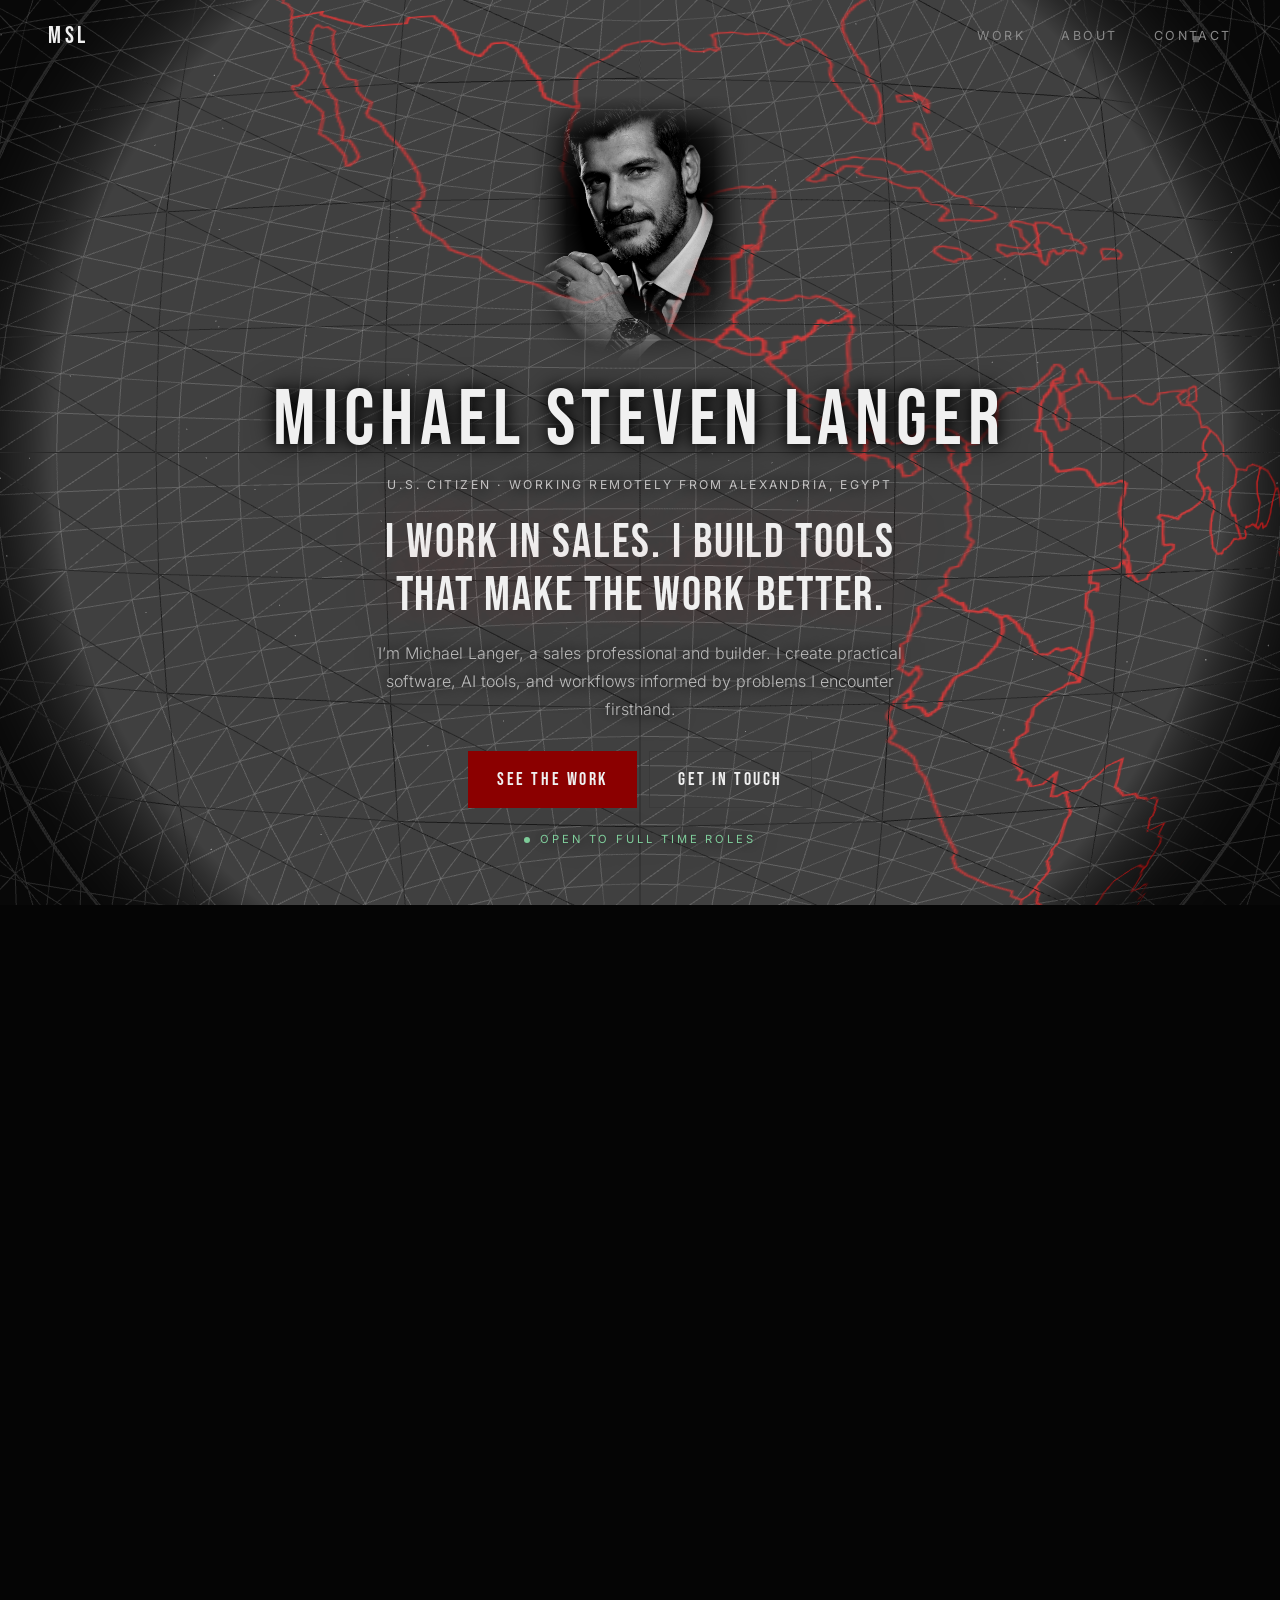
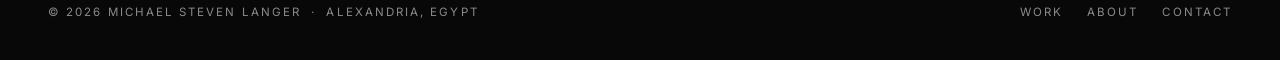
==== index.html @ b1bfa5a9 "Restructure site into pages, extract assets, and rewrite copy Split the single index.html into /, /w" ====
<!DOCTYPE html>
<html lang="en">
<head>
  <meta charset="UTF-8" />
  <meta http-equiv="Content-Security-Policy" content="default-src 'self'; script-src 'self'; style-src 'self'; img-src 'self'; font-src 'self'; connect-src 'self'; object-src 'none'; base-uri 'self'; form-action 'none'" />
  <meta name="viewport" content="width=device-width, initial-scale=1.0" />
  <title>Michael Steven Langer | Sales Professional and Builder</title>
  <meta name="description" content="I work in sales. I build tools that make the work better. Software, AI tools, and workflows built from problems I run into on the job. U.S. citizen, working remotely from Alexandria, Egypt." />
  <link rel="canonical" href="https://mikeslanger.com/" />
  <meta property="og:site_name" content="Michael Steven Langer" />
  <meta property="og:title" content="Michael Steven Langer | Sales Professional and Builder" />
  <meta property="og:description" content="I work in sales. I build tools that make the work better. Software, AI tools, and workflows built from problems I run into on the job. U.S. citizen, working remotely from Alexandria, Egypt." />
  <meta property="og:image" content="https://mikeslanger.com/assets/images/og.jpg" />
  <meta property="og:image:width" content="1200" />
  <meta property="og:image:height" content="630" />
  <meta property="og:image:alt" content="Michael Steven Langer. I work in sales. I build tools that make the work better." />
  <meta property="og:url" content="https://mikeslanger.com/" />
  <meta property="og:type" content="website" />
  <meta name="twitter:card" content="summary_large_image" />
  <meta name="twitter:title" content="Michael Steven Langer | Sales Professional and Builder" />
  <meta name="twitter:description" content="I work in sales. I build tools that make the work better. Software, AI tools, and workflows built from problems I run into on the job. U.S. citizen, working remotely from Alexandria, Egypt." />
  <meta name="twitter:image" content="https://mikeslanger.com/assets/images/og.jpg" />
  <meta name="twitter:image:alt" content="Michael Steven Langer. I work in sales. I build tools that make the work better." />
  <meta name="theme-color" content="#080808" />
  <link rel="icon" href="/assets/images/favicon.svg" type="image/svg+xml" />
  <link rel="preload" href="/assets/fonts/bebas-neue-latin-400-normal.woff2" as="font" type="font/woff2" crossorigin />
  <link rel="preload" href="/assets/fonts/inter-latin-400-normal.woff2" as="font" type="font/woff2" crossorigin />
  <link rel="stylesheet" href="/assets/css/site.css" />
  <link rel="stylesheet" href="/assets/css/home.css" />
  <script src="/assets/js/site.js"></script>
  <script type="application/ld+json">
{
  "@context": "https://schema.org",
  "@type": "Person",
  "name": "Michael Steven Langer",
  "url": "https://mikeslanger.com/",
  "image": "https://mikeslanger.com/assets/images/michael.jpg",
  "jobTitle": "Sales professional and builder",
  "description": "Sales professional who builds software, AI tools, and workflows from problems met on the job. Creator of Prompt Duel and Agent Sandbox. Based in Alexandria, Egypt.",
  "homeLocation": {
    "@type": "Place",
    "name": "Alexandria, Egypt"
  },
  "sameAs": [
    "https://www.linkedin.com/in/michael-langer-8358492b5/",
    "https://github.com/oldmanmike518-design",
    "https://hackerone.com/mikeslanger"
  ],
  "knowsAbout": [
    "Sales",
    "Outbound sales",
    "AI tools",
    "Voice AI",
    "AI agents",
    "Workflow automation",
    "Software development"
  ]
}
  </script>
</head>
<body class="home">
  <a class="skip-link" href="#main">Skip to main content</a>

  <header class="site-header">
    <a class="nav-logo" href="/" aria-label="Michael Steven Langer, home">MSL</a>
    <nav aria-label="Main">
      <ul class="nav-links">
        <li><a href="/work/">Work</a></li>
        <li><a href="/about/">About</a></li>
        <li><a href="/#contact">Contact</a></li>
      </ul>
    </nav>
  </header>

  <main id="main" tabindex="-1">
    <section class="hero" id="hero" aria-labelledby="hero-name">
      <canvas id="globe-canvas" aria-hidden="true"></canvas>
      <div class="globe-fallback" aria-hidden="true"></div>
      <div class="hero-content">
        <div class="hero-photo-wrap">
          <img class="hero-photo" src="/assets/images/michael.jpg" alt="Black and white portrait of Michael Steven Langer" width="1024" height="1024" fetchpriority="high" />
        </div>
        <h1 class="hero-name" id="hero-name">Michael Steven Langer</h1>
        <p class="hero-badge">U.S. citizen · Working remotely from Alexandria, Egypt</p>
        <p class="hero-hook">I work in sales. I build tools that make the work better.</p>
        <p class="hero-support">I’m Michael Langer, a sales professional and builder. I create practical software, AI tools, and workflows informed by problems I encounter firsthand.</p>
        <div class="hero-actions">
          <a href="#work" class="btn btn-primary">See the work</a>
          <a href="#contact" class="btn btn-ghost">Get in touch</a>
        </div>
        <p class="hero-availability">Open to full time roles</p>
      </div>
    </section>

    <section class="section section-alt" id="work" aria-labelledby="work-title">
      <div class="container">
        <span class="section-label fade-in">Selected work</span>
        <h2 class="section-title fade-in" id="work-title">Three places to start.</h2>
        <div class="divider fade-in"></div>
        <p class="lede fade-in">Each of these has its own section on the work page, with what it does, what I built, and what you can check for yourself.</p>
        <div class="card-grid">
          <article class="card fade-in">
            <span class="status status-live">Live product</span>
            <h3 class="card-name">Prompt Duel</h3>
            <p>A voice game where you speak your moves against AI opponents and an AI judge scores them. I designed and built it on my own, from the game rules to billing.</p>
            <a class="project-link" href="/work/#prompt-duel">Read more</a>
          </article>
          <article class="card fade-in">
            <span class="status status-live">Live service, open source</span>
            <h3 class="card-name">Agent Sandbox</h3>
            <p>A public service that tests how autonomous AI agents behave around software they were not built for, and gives back a report you can cite.</p>
            <a class="project-link" href="/work/#agent-sandbox">Read more</a>
          </article>
          <article class="card fade-in">
            <span class="status status-private">Internal tools, not public</span>
            <h3 class="card-name">Swivl</h3>
            <p>Tools, scripts, and workflows I built for the sales team at Swivl, an AI robotics company that sells to schools. The details stay private.</p>
            <a class="project-link" href="/work/#swivl">Read more</a>
          </article>
        </div>
        <p class="more-link fade-in"><a class="text-link" href="/work/">See all work</a></p>
      </div>
    </section>

    <section class="section about-brief" id="about" aria-labelledby="about-title">
      <div class="container">
        <span class="section-label fade-in">About</span>
        <h2 class="section-title fade-in" id="about-title">A little about me.</h2>
        <div class="divider fade-in"></div>
        <div class="prose fade-in">
          <p>I’m originally from New York and now live in Alexandria, Egypt, with my family. Most of my working life has been in sales. I started building software because I kept running into problems that a small tool could fix.</p>
        </div>
        <p class="fade-in"><a class="text-link" href="/about/">More about me and the places I have been</a></p>
      </div>
    </section>

    <section class="section centered" id="contact" aria-labelledby="contact-title">
      <div class="container">
        <span class="section-label fade-in">Contact</span>
        <h2 class="section-title fade-in" id="contact-title">Get in touch.</h2>
        <div class="divider fade-in"></div>
        <p class="contact-note fade-in">U.S. citizen; no U.S. visa sponsorship required. Currently based in Egypt and interested in remote opportunities.</p>
        <div class="fade-in">
          <a id="contact-email-link" class="contact-email" href="/#contact" hidden>Email me</a>
          <p id="contact-email-fallback" class="contact-fallback">Email: michael at mikeslanger dot com</p>
        </div>
        <p class="contact-actions fade-in"><a class="btn btn-primary" href="https://calendly.com/mikeslanger/7min" target="_blank" rel="noopener noreferrer">Book a call<span class="sr-only"> (opens in a new tab)</span></a></p>
        <div class="social-links fade-in">
          <a href="https://www.linkedin.com/in/michael-langer-8358492b5/" target="_blank" rel="noopener noreferrer">LinkedIn<span class="sr-only"> (opens in a new tab)</span></a>
          <a href="https://github.com/oldmanmike518-design" target="_blank" rel="noopener noreferrer">GitHub<span class="sr-only"> (opens in a new tab)</span></a>
          <a href="https://hackerone.com/mikeslanger" target="_blank" rel="noopener noreferrer">HackerOne<span class="sr-only"> (opens in a new tab)</span></a>
        </div>
      </div>
    </section>
  </main>

  <footer class="site-footer">
    <p>&copy; <span id="footer-year">2026</span> Michael Steven Langer &nbsp;·&nbsp; Alexandria, Egypt</p>
    <ul class="footer-links">
      <li><a href="/work/">Work</a></li>
      <li><a href="/about/">About</a></li>
      <li><a href="/#contact">Contact</a></li>
    </ul>
  </footer>

  <script src="/assets/js/vendor/three.min.js"></script>
  <script src="/assets/js/hero-globe.js"></script>
</body>
</html>
---- assets/css/site.css ----
/* Shared styles for every page: tokens, fonts, header, footer, sections,
   buttons, project cards, contact. Page specific styles live in home.css
   and about.css. */

/* Fonts are self hosted (latin subset). Licenses are in assets/fonts/. */
@font-face {
  font-family: 'Bebas Neue';
  font-style: normal;
  font-weight: 400;
  font-display: swap;
  src: url('../fonts/bebas-neue-latin-400-normal.woff2') format('woff2');
}
@font-face {
  font-family: 'Inter';
  font-style: normal;
  font-weight: 300;
  font-display: swap;
  src: url('../fonts/inter-latin-300-normal.woff2') format('woff2');
}
@font-face {
  font-family: 'Inter';
  font-style: normal;
  font-weight: 400;
  font-display: swap;
  src: url('../fonts/inter-latin-400-normal.woff2') format('woff2');
}
@font-face {
  font-family: 'Inter';
  font-style: normal;
  font-weight: 500;
  font-display: swap;
  src: url('../fonts/inter-latin-500-normal.woff2') format('woff2');
}

*, *::before, *::after { box-sizing: border-box; margin: 0; padding: 0; }

:root {
  --black: #080808;
  --black-2: #0e0e0e;
  --black-3: #050505;
  --border-subtle: #1a1a1a;
  --border-mid: #2a2a2a;
  --border-contact: #3a3a3a;
  --text: #f0f0f0;
  --text-muted: #bbb;
  --gray: #8a8a8a;
  --red: #8b0000;
  --red-bright: #b01010;
  /* Brighter red for small text on the dark background (4.5:1 or better). */
  --red-text: #e04545;
  --green: #7fce9b;
  --gutter: clamp(20px, 5vw, 48px);
  --nav-h: 72px;
  --measure: 62ch;
  --font-display: 'Bebas Neue', Impact, 'Arial Narrow', sans-serif;
  --font-body: 'Inter', system-ui, -apple-system, 'Segoe UI', Roboto, Arial, sans-serif;
}

html {
  scroll-behavior: smooth;
  scroll-padding-top: calc(var(--nav-h) + 16px);
  -webkit-text-size-adjust: 100%;
}

body {
  background: var(--black);
  color: var(--text);
  font-family: var(--font-body);
  font-weight: 400;
  font-size: 1rem;
  line-height: 1.7;
  overflow-x: hidden;
}

[hidden] { display: none !important; }

main:focus { outline: none; }

img { max-width: 100%; height: auto; }
a { color: inherit; }
ul { list-style: none; }

:focus-visible {
  outline: 2px solid var(--red-text);
  outline-offset: 3px;
  border-radius: 2px;
}

.sr-only {
  position: absolute;
  width: 1px;
  height: 1px;
  margin: -1px;
  overflow: hidden;
  clip: rect(0 0 0 0);
  white-space: nowrap;
  border: 0;
}

.skip-link {
  position: fixed;
  top: 8px;
  left: 8px;
  z-index: 300;
  padding: 10px 16px;
  background: var(--text);
  color: var(--black);
  font-size: 0.85rem;
  text-decoration: none;
  transform: translateY(-200%);
}
.skip-link:focus { transform: none; }

/* HEADER */
.site-header {
  position: fixed;
  top: 0; left: 0; right: 0;
  z-index: 100;
  display: flex;
  justify-content: space-between;
  align-items: center;
  gap: 16px;
  min-height: var(--nav-h);
  padding: 0 var(--gutter);
}
/* The bar background sits on a pseudo element so a backdrop filter never
   creates a containing block for anything inside the header. */
.site-header::before {
  content: '';
  position: absolute;
  inset: 0;
  z-index: -1;
  background: rgba(8, 8, 8, 0.92);
  -webkit-backdrop-filter: blur(12px);
  backdrop-filter: blur(12px);
  border-bottom: 1px solid var(--border-subtle);
  transition: opacity 0.3s;
}
/* On the home page the bar is clear over the hero until the page scrolls. */
.js .home .site-header:not(.scrolled)::before { opacity: 0; }

.nav-logo {
  font-family: var(--font-display);
  font-size: 1.5rem;
  letter-spacing: 0.15em;
  color: var(--text);
  text-decoration: none;
}
.nav-links {
  display: flex;
  gap: clamp(18px, 4vw, 36px);
}
.nav-links a {
  display: inline-block;
  padding: 8px 0;
  color: var(--gray);
  font-size: 0.78rem;
  letter-spacing: 0.2em;
  text-transform: uppercase;
  text-decoration: none;
  border-bottom: 1px solid transparent;
  transition: color 0.3s, border-color 0.3s;
}
.nav-links a:hover { color: var(--text); }
.nav-links a[aria-current="page"] {
  color: var(--text);
  border-bottom-color: var(--red-bright);
}

/* LAYOUT */
.container {
  width: min(100% - 2 * var(--gutter), 1100px);
  margin-inline: auto;
}
.section {
  padding-block: clamp(72px, 10vw, 120px);
}
.section + .section { border-top: 1px solid var(--border-subtle); }
.section-alt { background: var(--black-3); }

.section-label {
  display: block;
  margin-bottom: 16px;
  color: var(--red-text);
  font-size: 0.72rem;
  letter-spacing: 0.4em;
  text-transform: uppercase;
}
.section-title,
.page-title {
  font-family: var(--font-display);
  font-weight: 400;
  font-size: clamp(2.8rem, 6vw, 4.75rem);
  letter-spacing: 0.05em;
  line-height: 1;
  margin-bottom: 28px;
  text-wrap: balance;
}
.divider {
  width: 60px;
  height: 1px;
  margin-bottom: 36px;
  background: var(--red);
  box-shadow: 0 0 10px var(--red);
}
.centered { text-align: center; }
.centered .divider { margin-inline: auto; }

.page-head {
  padding-top: calc(var(--nav-h) + clamp(48px, 8vw, 88px));
  padding-bottom: clamp(24px, 4vw, 40px);
}
/* The first section after a page title sits close to it. */
.page-head + .section { padding-top: clamp(16px, 3vw, 40px); }
.section .lede { margin-bottom: 44px; }
.lede {
  max-width: var(--measure);
  color: var(--text-muted);
  font-size: clamp(1.05rem, 1.6vw, 1.2rem);
  font-weight: 300;
  line-height: 1.8;
}
.prose p {
  max-width: var(--measure);
  margin-bottom: 1.25em;
  color: var(--text-muted);
  font-size: 1.05rem;
  line-height: 1.85;
}
.prose p:last-child { margin-bottom: 0; }
.prose a, .text-link {
  color: var(--text);
  text-decoration: underline;
  text-decoration-color: var(--red-bright);
  text-underline-offset: 4px;
  transition: color 0.3s;
}
.prose a:hover, .text-link:hover { color: var(--red-text); }

/* BUTTONS AND LINKS */
.btn {
  display: inline-flex;
  align-items: center;
  justify-content: center;
  min-height: 46px;
  padding: 12px 28px;
  border: 1px solid transparent;
  font-family: var(--font-display);
  font-size: 1.15rem;
  letter-spacing: 0.14em;
  text-decoration: none;
  transition: background 0.3s, border-color 0.3s, color 0.3s;
}
.btn-primary { background: var(--red); border-color: var(--red); color: var(--text); }
.btn-primary:hover { background: var(--red-bright); border-color: var(--red-bright); }
.btn-ghost { border-color: var(--border-contact); color: var(--text); }
.btn-ghost:hover { border-color: var(--text); }

.project-link {
  display: inline-block;
  padding: 6px 0;
  color: var(--red-text);
  font-size: 0.72rem;
  letter-spacing: 0.2em;
  text-transform: uppercase;
  text-decoration: none;
  transition: color 0.3s;
}
.project-link:hover { color: var(--text); }

/* STATUS LABELS */
.status {
  display: inline-flex;
  align-items: center;
  gap: 8px;
  margin-bottom: 14px;
  color: var(--gray);
  font-size: 0.66rem;
  letter-spacing: 0.22em;
  text-transform: uppercase;
}
.status::before {
  content: '';
  width: 6px;
  height: 6px;
  border-radius: 50%;
  border: 1px solid currentColor;
}
.status-live { color: var(--green); }
.status-live::before { background: currentColor; box-shadow: 0 0 10px rgba(127, 206, 155, 0.6); }
.status-open { color: var(--text); }
.status-open::before { background: var(--red-bright); border-color: var(--red-bright); }
.status-private { color: var(--gray); }

/* CARDS (home page featured work) */
.card-grid {
  display: grid;
  grid-template-columns: repeat(3, minmax(0, 1fr));
  gap: 2px;
}
.card {
  position: relative;
  display: flex;
  flex-direction: column;
  padding: 36px 28px;
  background: var(--black-2);
  border-top: 1px solid var(--border-subtle);
  overflow: hidden;
  transition: background 0.3s;
}
.card::before {
  content: '';
  position: absolute;
  top: 0; left: 0; right: 0;
  height: 1px;
  background: var(--red);
  transform: scaleX(0);
  transform-origin: left;
  transition: transform 0.4s ease;
}
.card:hover { background: #111; }
.card:hover::before { transform: scaleX(1); }
.card-name {
  margin-bottom: 12px;
  font-family: var(--font-display);
  font-weight: 400;
  font-size: 2rem;
  letter-spacing: 0.05em;
  line-height: 1.05;
}
.card p {
  margin-bottom: 20px;
  color: var(--text-muted);
  font-size: 0.92rem;
  line-height: 1.75;
}
.card .project-link { margin-top: auto; align-self: flex-start; }

/* PROJECTS (work page) */
.project {
  display: grid;
  grid-template-columns: minmax(0, 0.8fr) minmax(0, 1.2fr);
  background: var(--black-2);
  border-top: 1px solid var(--border-subtle);
}
.project + .project { margin-top: 2px; }
.project.no-media { grid-template-columns: minmax(0, 1fr); }
.project-media {
  position: relative;
  min-height: 420px;
  background: #000;
  overflow: hidden;
}
.project-media img {
  position: absolute;
  inset: 0;
  width: 100%;
  height: 100%;
  object-fit: cover;
  object-position: center 18%;
  opacity: 0.92;
}
.project-body { padding: clamp(28px, 4vw, 48px); }
.project-name {
  margin-bottom: 8px;
  font-family: var(--font-display);
  font-weight: 400;
  font-size: clamp(2.2rem, 4vw, 3rem);
  letter-spacing: 0.05em;
  line-height: 1.05;
}
.project-stack {
  display: block;
  margin-bottom: 24px;
  color: var(--red-text);
  font-size: 0.68rem;
  letter-spacing: 0.22em;
  line-height: 1.8;
  text-transform: uppercase;
}
.facts { display: grid; gap: 20px; }
.facts dt {
  margin-bottom: 4px;
  color: var(--text);
  font-size: 0.72rem;
  font-weight: 500;
  letter-spacing: 0.22em;
  text-transform: uppercase;
}
.facts dd {
  max-width: var(--measure);
  color: var(--text-muted);
  font-size: 0.96rem;
  line-height: 1.75;
}
.facts dd + dd { margin-top: 10px; }
.facts ul { margin-top: 8px; }
.facts li {
  position: relative;
  padding-left: 18px;
  color: var(--text-muted);
  font-size: 0.96rem;
  line-height: 1.7;
}
.facts li + li { margin-top: 4px; }
.facts li::before {
  content: '';
  position: absolute;
  left: 0;
  top: 0.8em;
  width: 8px;
  height: 1px;
  background: var(--red-bright);
}
.project-links {
  display: flex;
  flex-wrap: wrap;
  gap: 4px 24px;
  margin-top: 6px;
}

.small-tools {
  margin-top: 2px;
  padding: clamp(28px, 4vw, 40px);
  background: var(--black-2);
  border-top: 1px solid var(--border-subtle);
}
.small-tools h2 {
  margin-bottom: 8px;
  font-family: var(--font-display);
  font-weight: 400;
  font-size: 2rem;
  letter-spacing: 0.05em;
}
.small-tools > p { max-width: var(--measure); margin-bottom: 28px; color: var(--gray); font-size: 0.9rem; }
.small-tools ul {
  display: grid;
  grid-template-columns: repeat(2, minmax(0, 1fr));
  gap: 22px 36px;
}
.small-tools strong {
  display: block;
  margin-bottom: 4px;
  color: var(--text);
  font-size: 0.9rem;
  font-weight: 500;
}
.small-tools li span { display: block; color: var(--text-muted); font-size: 0.88rem; line-height: 1.65; }

.more-link { margin-top: 36px; }

/* CONTACT */
.contact-note {
  max-width: 46ch;
  margin: 0 auto 40px;
  color: var(--text-muted);
  font-size: 1.05rem;
  line-height: 1.8;
}
.contact-email {
  display: inline-block;
  padding-bottom: 8px;
  border-bottom: 1px solid var(--border-contact);
  color: var(--text);
  font-family: var(--font-display);
  font-size: clamp(1.5rem, 6.6vw, 3.75rem);
  letter-spacing: 0.03em;
  text-decoration: none;
  overflow-wrap: anywhere;
  transition: color 0.3s, border-color 0.3s;
}
.contact-email:hover { color: var(--red-text); border-color: var(--red); }
.email-s { color: var(--red-text); transition: color 0.3s; }
.contact-email:hover .email-s { color: var(--text); }
.contact-fallback { color: var(--text-muted); font-size: 1.05rem; }
.contact-actions { margin-top: 36px; }
.social-links {
  display: flex;
  flex-wrap: wrap;
  justify-content: center;
  gap: 8px 32px;
  margin-top: 36px;
}
.social-links a {
  display: inline-block;
  padding: 8px 0;
  color: var(--gray);
  font-size: 0.74rem;
  letter-spacing: 0.28em;
  text-transform: uppercase;
  text-decoration: none;
  white-space: nowrap;
  transition: color 0.3s;
}
.social-links a:hover { color: var(--text); }

/* FOOTER */
.site-footer {
  display: flex;
  flex-wrap: wrap;
  justify-content: space-between;
  align-items: center;
  gap: 12px 32px;
  padding: 32px var(--gutter);
  border-top: 1px solid var(--border-subtle);
  color: var(--gray);
  font-size: 0.72rem;
  letter-spacing: 0.18em;
  text-transform: uppercase;
}
.footer-links { display: flex; gap: 24px; }
.footer-links a {
  display: inline-block;
  padding: 6px 0;
  color: var(--gray);
  text-decoration: none;
  transition: color 0.3s;
}
.footer-links a:hover { color: var(--text); }

/* 404 */
.not-found {
  display: flex;
  align-items: center;
  justify-content: center;
  min-height: 100vh;
  min-height: 100dvh;
  padding: calc(var(--nav-h) + 32px) var(--gutter) 64px;
  text-align: center;
}
.not-found .divider { margin-inline: auto; }
.not-found p:not(.section-label) {
  max-width: 44ch;
  margin: 0 auto 32px;
  color: var(--text-muted);
}

/* CURSOR TRAIL (created by site.js) */
.cursor-trail {
  position: fixed;
  top: 0;
  left: 0;
  width: 100vw;
  height: 100vh;
  z-index: 90;
  pointer-events: none;
}

/* SCROLL FADE IN: content is only hidden once JavaScript is running. */
.js .fade-in {
  opacity: 0;
  transform: translateY(24px);
  transition: opacity 0.8s ease, transform 0.8s ease;
}
.js .fade-in.visible { opacity: 1; transform: none; }

/* RESPONSIVE */
@media (max-width: 900px) {
  .card-grid { grid-template-columns: 1fr; }
  .project { grid-template-columns: 1fr; }
  .project-media {
    min-height: 0;
    aspect-ratio: 4 / 5;
    max-height: 520px;
  }
  .project-media img { object-fit: contain; }
}
@media (max-width: 640px) {
  :root { --nav-h: 64px; }
  .nav-logo { font-size: 1.3rem; }
  .nav-links { gap: 18px; }
  .nav-links a { font-size: 0.7rem; letter-spacing: 0.14em; }
  .small-tools ul { grid-template-columns: 1fr; }
  .site-footer { flex-direction: column; align-items: flex-start; }
}

@media (prefers-reduced-motion: reduce) {
  html { scroll-behavior: auto; }
  *, *::before, *::after {
    transition-duration: 0.01ms !important;
    animation-duration: 0.01ms !important;
    animation-iteration-count: 1 !important;
  }
  .js .fade-in { opacity: 1; transform: none; }
}
---- assets/css/home.css ----
/* Home page: hero with the decorative globe. Loaded after site.css. */

.hero {
  position: relative;
  display: flex;
  align-items: center;
  justify-content: center;
  min-height: 100vh;
  min-height: 100dvh;
  padding: calc(var(--nav-h) + 24px) var(--gutter) 56px;
  overflow: hidden;
}

#globe-canvas {
  position: absolute;
  inset: 0;
  z-index: 0;
  width: 100%;
  height: 100%;
  transform-origin: center center;
  will-change: transform, opacity;
}

/* Shown only if WebGL or the globe script fails. All text stays readable. */
.globe-fallback {
  position: absolute;
  inset: 0;
  z-index: 0;
  display: none;
  align-items: center;
  justify-content: center;
}
.globe-fallback::before {
  content: '';
  width: min(400px, 80vw);
  aspect-ratio: 1;
  border: 1px solid rgba(255, 255, 255, 0.07);
  border-radius: 50%;
}
.no-hero-globe #globe-canvas { display: none; }
.no-hero-globe .globe-fallback { display: flex; }

.hero-content {
  position: relative;
  z-index: 2;
  display: flex;
  flex-direction: column;
  align-items: center;
  max-width: 900px;
  text-align: center;
  /* Keeps text readable where it crosses the globe's lines. */
  text-shadow: 0 0 14px #000, 0 0 28px rgba(0, 0, 0, 0.9);
}

.hero-photo-wrap {
  width: clamp(140px, 24vh, 280px);
  aspect-ratio: 42 / 52;
  margin-bottom: 20px;
}
.hero-photo {
  display: block;
  width: 100%;
  height: 100%;
  object-fit: cover;
  object-position: center top;
  filter: grayscale(100%) contrast(1.1) brightness(0.85);
  /* Soft dissolve on all four edges so the portrait melts into the globe. */
  -webkit-mask-image:
    radial-gradient(ellipse 62% 70% at 50% 42%, #000 45%, rgba(0,0,0,0.55) 70%, rgba(0,0,0,0.15) 90%, transparent 100%),
    linear-gradient(to bottom, transparent 0%, #000 14%, #000 82%, transparent 100%),
    linear-gradient(to right, transparent 0%, #000 16%, #000 84%, transparent 100%);
  -webkit-mask-composite: source-in, source-in;
  mask-image:
    radial-gradient(ellipse 62% 70% at 50% 42%, #000 45%, rgba(0,0,0,0.55) 70%, rgba(0,0,0,0.15) 90%, transparent 100%),
    linear-gradient(to bottom, transparent 0%, #000 14%, #000 82%, transparent 100%),
    linear-gradient(to right, transparent 0%, #000 16%, #000 84%, transparent 100%);
  mask-composite: intersect, intersect;
}

.hero-name {
  font-family: var(--font-display);
  font-weight: 400;
  font-size: clamp(2.6rem, 6.2vw, 5.5rem);
  letter-spacing: 0.08em;
  line-height: 0.95;
}

.hero-badge {
  margin-top: 16px;
  color: #c4c4c4;
  font-size: 0.76rem;
  letter-spacing: 0.2em;
  line-height: 1.7;
  text-transform: uppercase;
}

.hero-hook {
  margin-top: 22px;
  font-family: var(--font-display);
  font-size: clamp(1.9rem, 4.2vw, 3rem);
  letter-spacing: 0.04em;
  line-height: 1.1;
  text-wrap: balance;
  text-shadow: 0 0 60px rgba(160, 0, 0, 0.4);
}

.hero-support {
  max-width: 56ch;
  margin-top: 16px;
  color: var(--text-muted);
  font-size: 1rem;
  font-weight: 300;
  line-height: 1.75;
}

.hero-actions {
  display: flex;
  flex-wrap: wrap;
  justify-content: center;
  gap: 12px;
  margin-top: 28px;
}

.hero-availability {
  margin-top: 22px;
  color: var(--green);
  font-size: 0.7rem;
  letter-spacing: 0.26em;
  text-transform: uppercase;
}
.hero-availability::before {
  content: '';
  display: inline-block;
  width: 6px;
  height: 6px;
  margin-right: 10px;
  border-radius: 50%;
  background: currentColor;
  vertical-align: middle;
}

/* Short screens: tighten spacing so the whole intro stays together. */
@media (max-height: 820px) {
  .hero-hook { margin-top: 14px; font-size: clamp(1.6rem, 3vw, 2.2rem); }
  .hero-support { margin-top: 10px; }
  .hero-actions { margin-top: 20px; }
  .hero-availability { margin-top: 16px; }
}

@media (max-width: 640px) {
  .hero-photo-wrap { width: clamp(130px, 22vh, 170px); margin-bottom: 14px; }
  .hero-name { font-size: 3rem; }
  .hero-badge { font-size: 0.68rem; letter-spacing: 0.14em; }
  .hero-hook { font-size: 1.9rem; }
  .hero-support { font-size: 0.95rem; }
  .hero-actions .btn { padding: 11px 22px; font-size: 1.05rem; }
}

.hero-content .btn { text-shadow: none; }

/* Brief personal context on the home page */
.about-brief .prose { margin-bottom: 28px; }
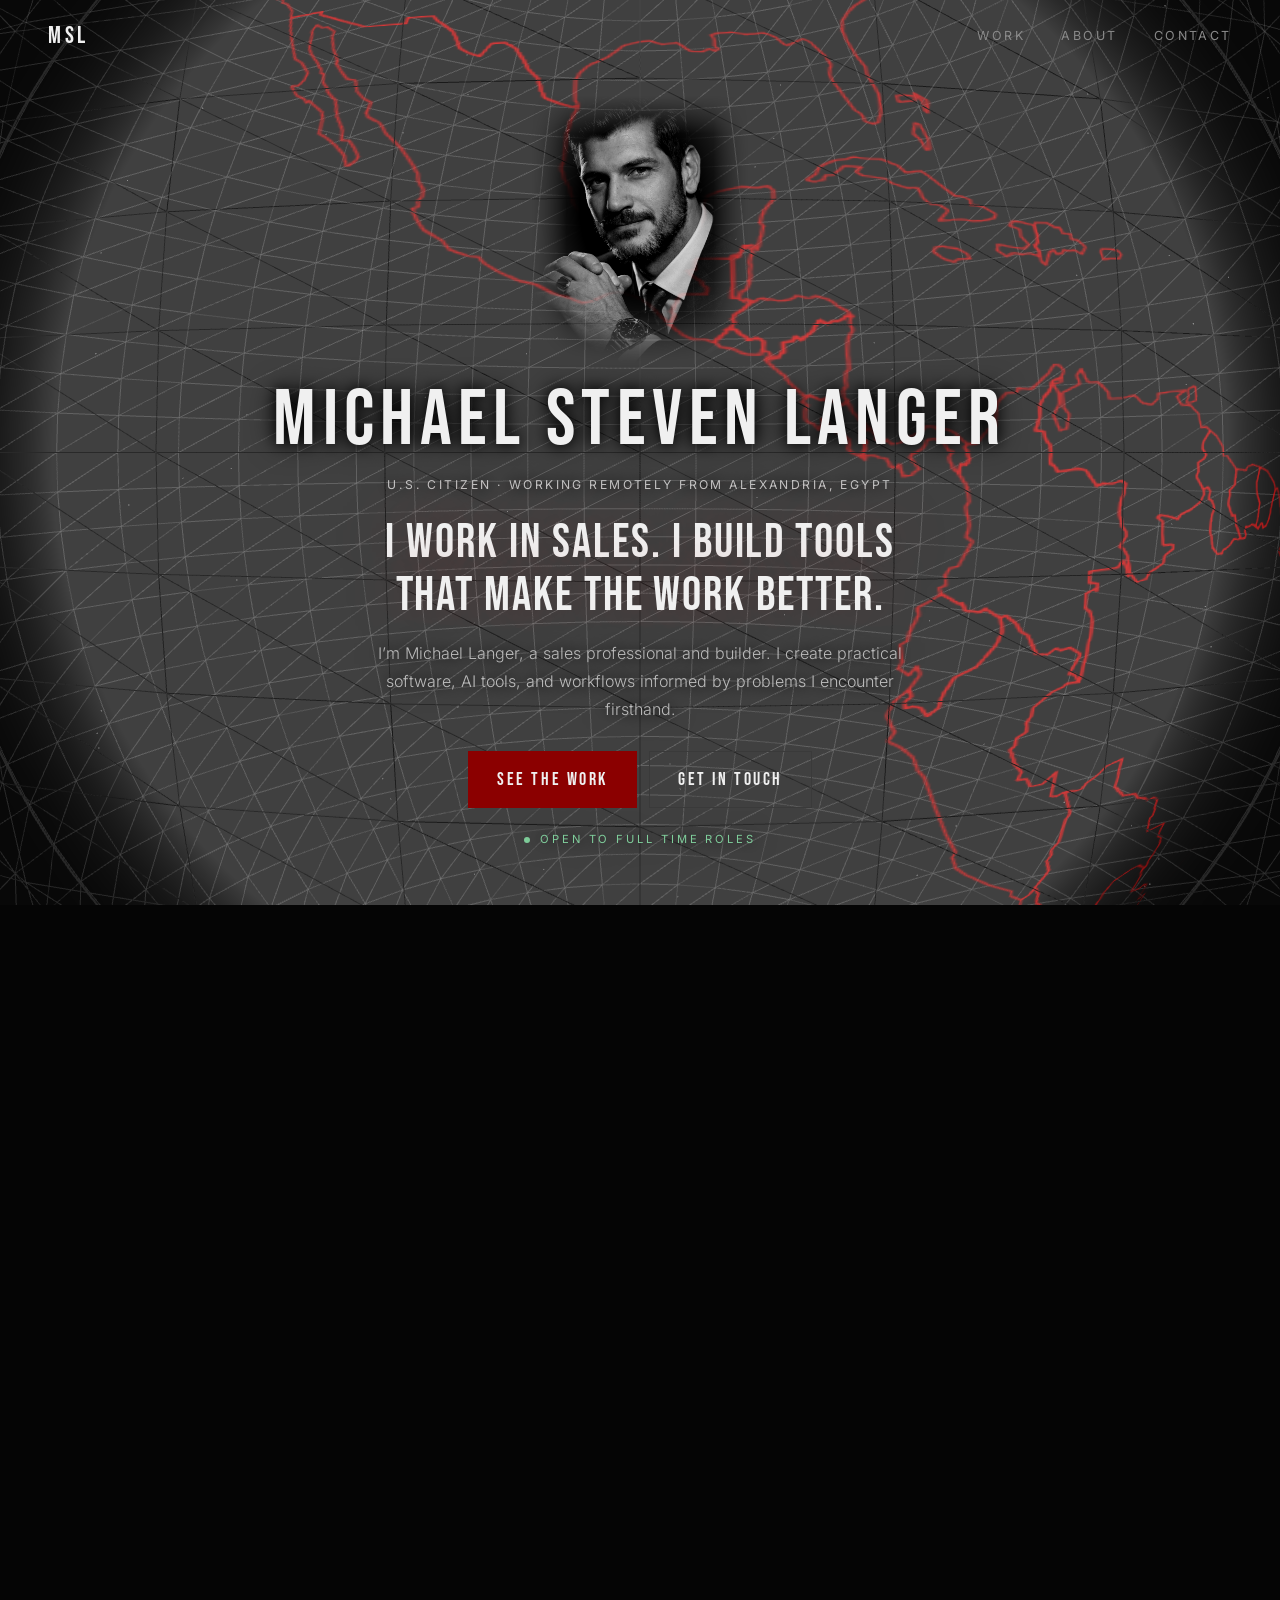
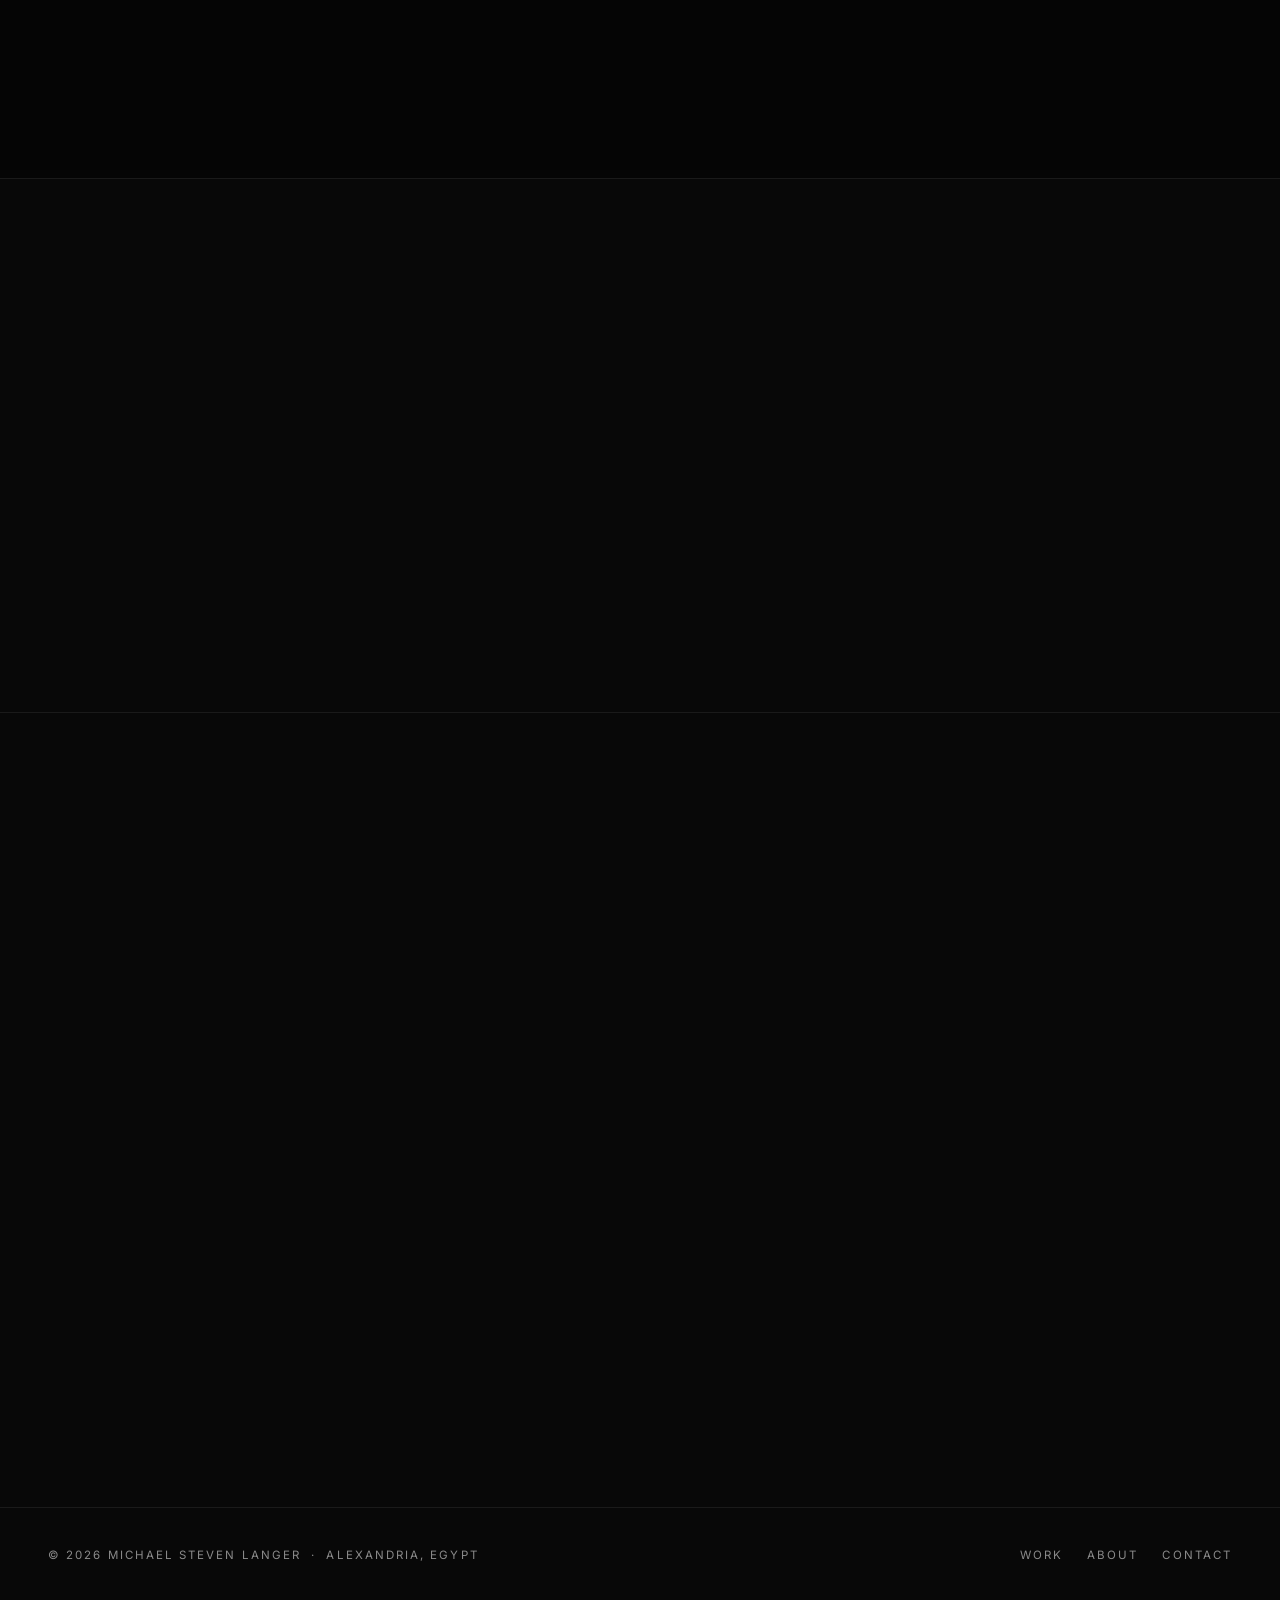
==== commit 83ecdee1: "Tighten project copy and fix layout details - Project notes now cover purpose, contribution, and lin" ====
--- a/index.html
+++ b/index.html
@@ -36,7 +36,7 @@
   "url": "https://mikeslanger.com/",
   "image": "https://mikeslanger.com/assets/images/michael.jpg",
   "jobTitle": "Sales professional and builder",
-  "description": "Sales professional who builds software, AI tools, and workflows from problems met on the job. Creator of Prompt Duel and Agent Sandbox. Based in Alexandria, Egypt.",
+  "description": "Sales professional and builder based in Alexandria, Egypt. Builds software, AI tools, and workflows.",
   "homeLocation": {
     "@type": "Place",
     "name": "Alexandria, Egypt"
@@ -48,10 +48,7 @@
   ],
   "knowsAbout": [
     "Sales",
-    "Outbound sales",
     "AI tools",
-    "Voice AI",
-    "AI agents",
     "Workflow automation",
     "Software development"
   ]
@@ -97,24 +94,24 @@
         <span class="section-label fade-in">Selected work</span>
         <h2 class="section-title fade-in" id="work-title">Three places to start.</h2>
         <div class="divider fade-in"></div>
-        <p class="lede fade-in">Each of these has its own section on the work page, with what it does, what I built, and what you can check for yourself.</p>
+        <p class="lede fade-in">The work page has a short note on each one: what it is for, my part, and where to see it.</p>
         <div class="card-grid">
           <article class="card fade-in">
-            <span class="status status-live">Live product</span>
+            <span class="status status-public">Public link</span>
             <h3 class="card-name">Prompt Duel</h3>
-            <p>A voice game where you speak your moves against AI opponents and an AI judge scores them. I designed and built it on my own, from the game rules to billing.</p>
+            <p>A game you play by speaking, against AI opponents and an AI judge. I designed and built it.</p>
             <a class="project-link" href="/work/#prompt-duel">Read more</a>
           </article>
           <article class="card fade-in">
-            <span class="status status-live">Live service, open source</span>
+            <span class="status status-public">Public link and code</span>
             <h3 class="card-name">Agent Sandbox</h3>
-            <p>A public service that tests how autonomous AI agents behave around software they were not built for, and gives back a report you can cite.</p>
+            <p>A service for testing how autonomous AI agents behave around software they were not built for. I built it.</p>
             <a class="project-link" href="/work/#agent-sandbox">Read more</a>
           </article>
           <article class="card fade-in">
-            <span class="status status-private">Internal tools, not public</span>
+            <span class="status status-private">Internal</span>
             <h3 class="card-name">Swivl</h3>
-            <p>Tools, scripts, and workflows I built for the sales team at Swivl, an AI robotics company that sells to schools. The details stay private.</p>
+            <p>I work in sales at Swivl and have built internal tools that support my work there.</p>
             <a class="project-link" href="/work/#swivl">Read more</a>
           </article>
         </div>
@@ -128,7 +125,7 @@
         <h2 class="section-title fade-in" id="about-title">A little about me.</h2>
         <div class="divider fade-in"></div>
         <div class="prose fade-in">
-          <p>I’m originally from New York and now live in Alexandria, Egypt, with my family. Most of my working life has been in sales. I started building software because I kept running into problems that a small tool could fix.</p>
+          <p>I’m originally from New York and now live in Alexandria, Egypt, with my family. I work in sales, and I build tools when I run into problems that software can fix.</p>
         </div>
         <p class="fade-in"><a class="text-link" href="/about/">More about me and the places I have been</a></p>
       </div>
--- a/assets/css/site.css
+++ b/assets/css/site.css
@@ -211,7 +211,7 @@
   padding-bottom: clamp(24px, 4vw, 40px);
 }
 /* The first section after a page title sits close to it. */
-.page-head + .section { padding-top: clamp(16px, 3vw, 40px); }
+.page-head + .section { padding-top: clamp(8px, 2vw, 24px); }
 .section .lede { margin-bottom: 44px; }
 .lede {
   max-width: var(--measure);
@@ -286,10 +286,8 @@
   border-radius: 50%;
   border: 1px solid currentColor;
 }
-.status-live { color: var(--green); }
-.status-live::before { background: currentColor; box-shadow: 0 0 10px rgba(127, 206, 155, 0.6); }
-.status-open { color: var(--text); }
-.status-open::before { background: var(--red-bright); border-color: var(--red-bright); }
+.status-public { color: var(--text); }
+.status-public::before { background: var(--red-bright); border-color: var(--red-bright); }
 .status-private { color: var(--gray); }
 
 /* CARDS (home page featured work) */
@@ -347,7 +345,8 @@
 .project.no-media { grid-template-columns: minmax(0, 1fr); }
 .project-media {
   position: relative;
-  min-height: 420px;
+  align-self: start;
+  aspect-ratio: 4 / 5; /* the poster's own shape, so it is never cropped */
   background: #000;
   overflow: hidden;
 }
@@ -361,6 +360,7 @@
   opacity: 0.92;
 }
 .project-body { padding: clamp(28px, 4vw, 48px); }
+.project:not(.no-media) .project-body { align-self: center; }
 .project-name {
   margin-bottom: 8px;
   font-family: var(--font-display);
@@ -369,15 +369,6 @@
   letter-spacing: 0.05em;
   line-height: 1.05;
 }
-.project-stack {
-  display: block;
-  margin-bottom: 24px;
-  color: var(--red-text);
-  font-size: 0.68rem;
-  letter-spacing: 0.22em;
-  line-height: 1.8;
-  text-transform: uppercase;
-}
 .facts { display: grid; gap: 20px; }
 .facts dt {
   margin-bottom: 4px;
@@ -394,24 +385,6 @@
   line-height: 1.75;
 }
 .facts dd + dd { margin-top: 10px; }
-.facts ul { margin-top: 8px; }
-.facts li {
-  position: relative;
-  padding-left: 18px;
-  color: var(--text-muted);
-  font-size: 0.96rem;
-  line-height: 1.7;
-}
-.facts li + li { margin-top: 4px; }
-.facts li::before {
-  content: '';
-  position: absolute;
-  left: 0;
-  top: 0.8em;
-  width: 8px;
-  height: 1px;
-  background: var(--red-bright);
-}
 .project-links {
   display: flex;
   flex-wrap: wrap;
@@ -419,33 +392,6 @@
   margin-top: 6px;
 }
 
-.small-tools {
-  margin-top: 2px;
-  padding: clamp(28px, 4vw, 40px);
-  background: var(--black-2);
-  border-top: 1px solid var(--border-subtle);
-}
-.small-tools h2 {
-  margin-bottom: 8px;
-  font-family: var(--font-display);
-  font-weight: 400;
-  font-size: 2rem;
-  letter-spacing: 0.05em;
-}
-.small-tools > p { max-width: var(--measure); margin-bottom: 28px; color: var(--gray); font-size: 0.9rem; }
-.small-tools ul {
-  display: grid;
-  grid-template-columns: repeat(2, minmax(0, 1fr));
-  gap: 22px 36px;
-}
-.small-tools strong {
-  display: block;
-  margin-bottom: 4px;
-  color: var(--text);
-  font-size: 0.9rem;
-  font-weight: 500;
-}
-.small-tools li span { display: block; color: var(--text-muted); font-size: 0.88rem; line-height: 1.65; }
 
 .more-link { margin-top: 36px; }
 
@@ -570,7 +516,6 @@
   .nav-logo { font-size: 1.3rem; }
   .nav-links { gap: 18px; }
   .nav-links a { font-size: 0.7rem; letter-spacing: 0.14em; }
-  .small-tools ul { grid-template-columns: 1fr; }
   .site-footer { flex-direction: column; align-items: flex-start; }
 }
 
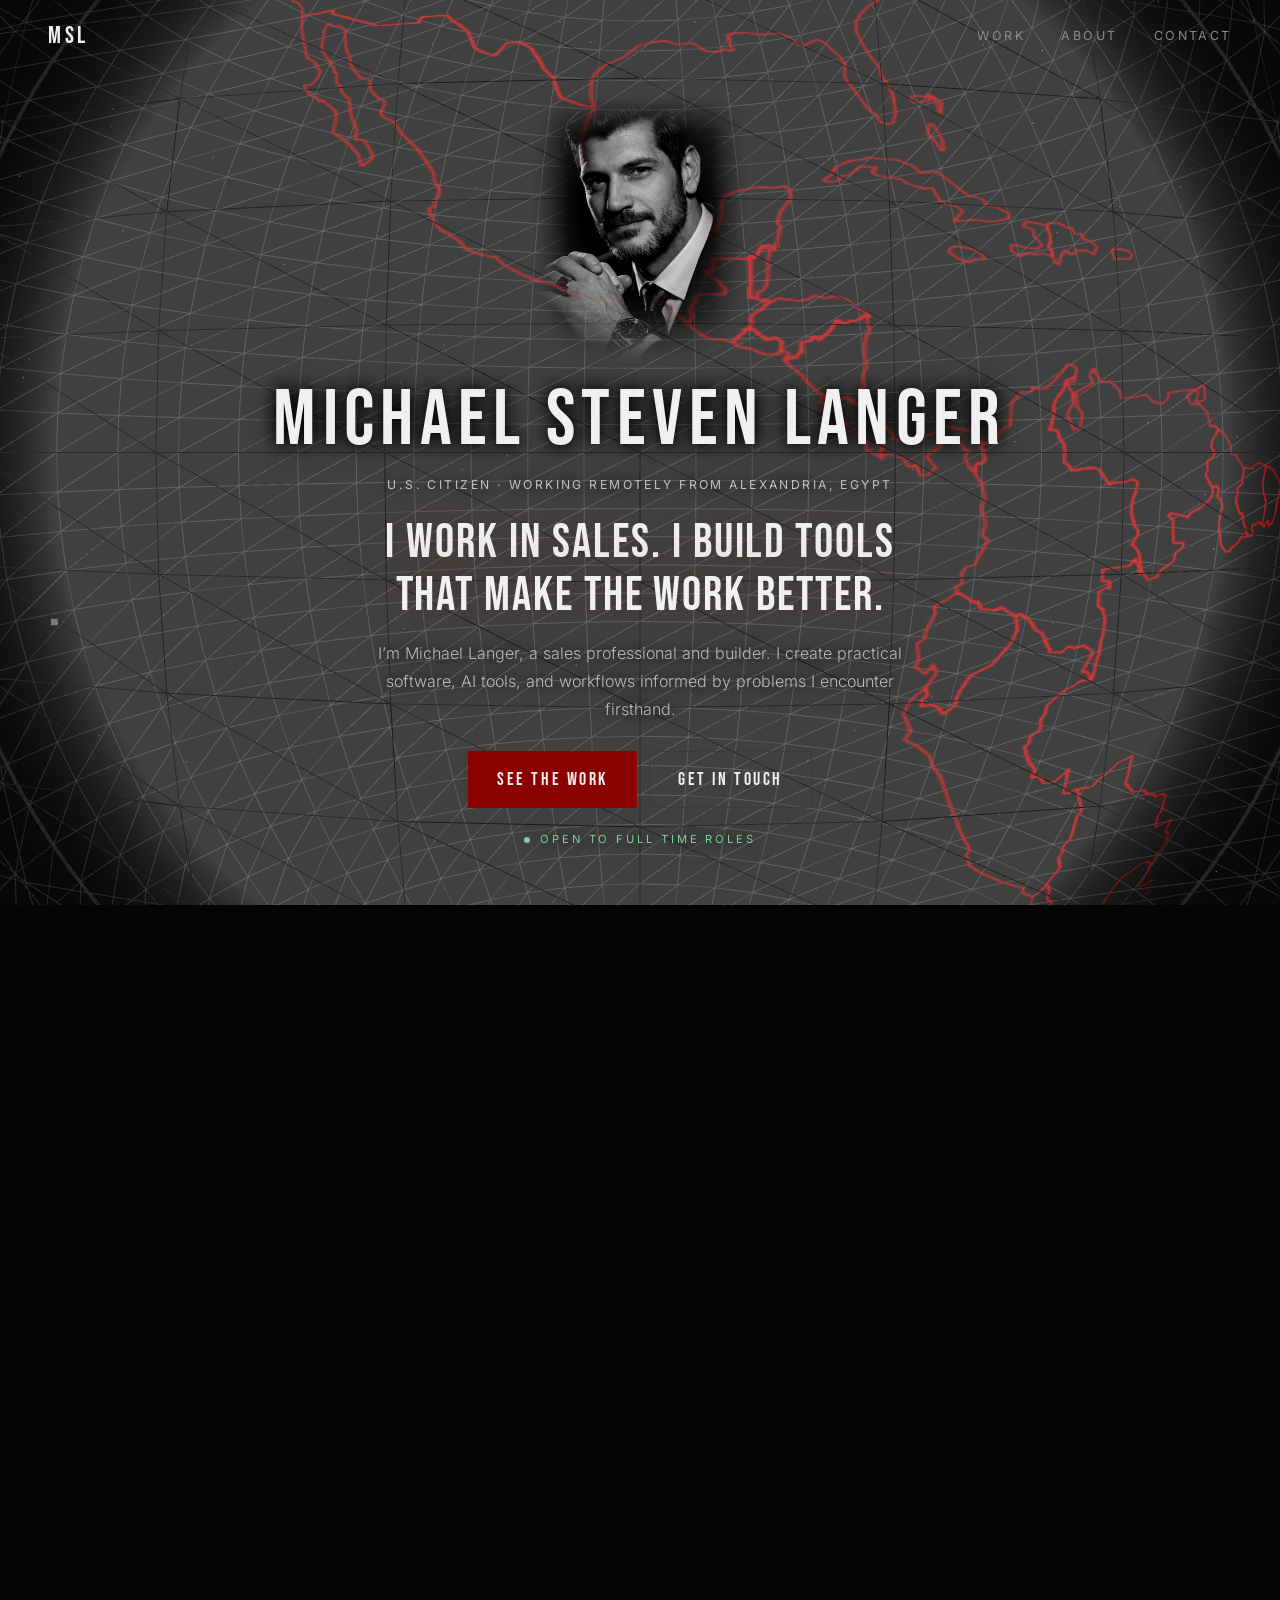
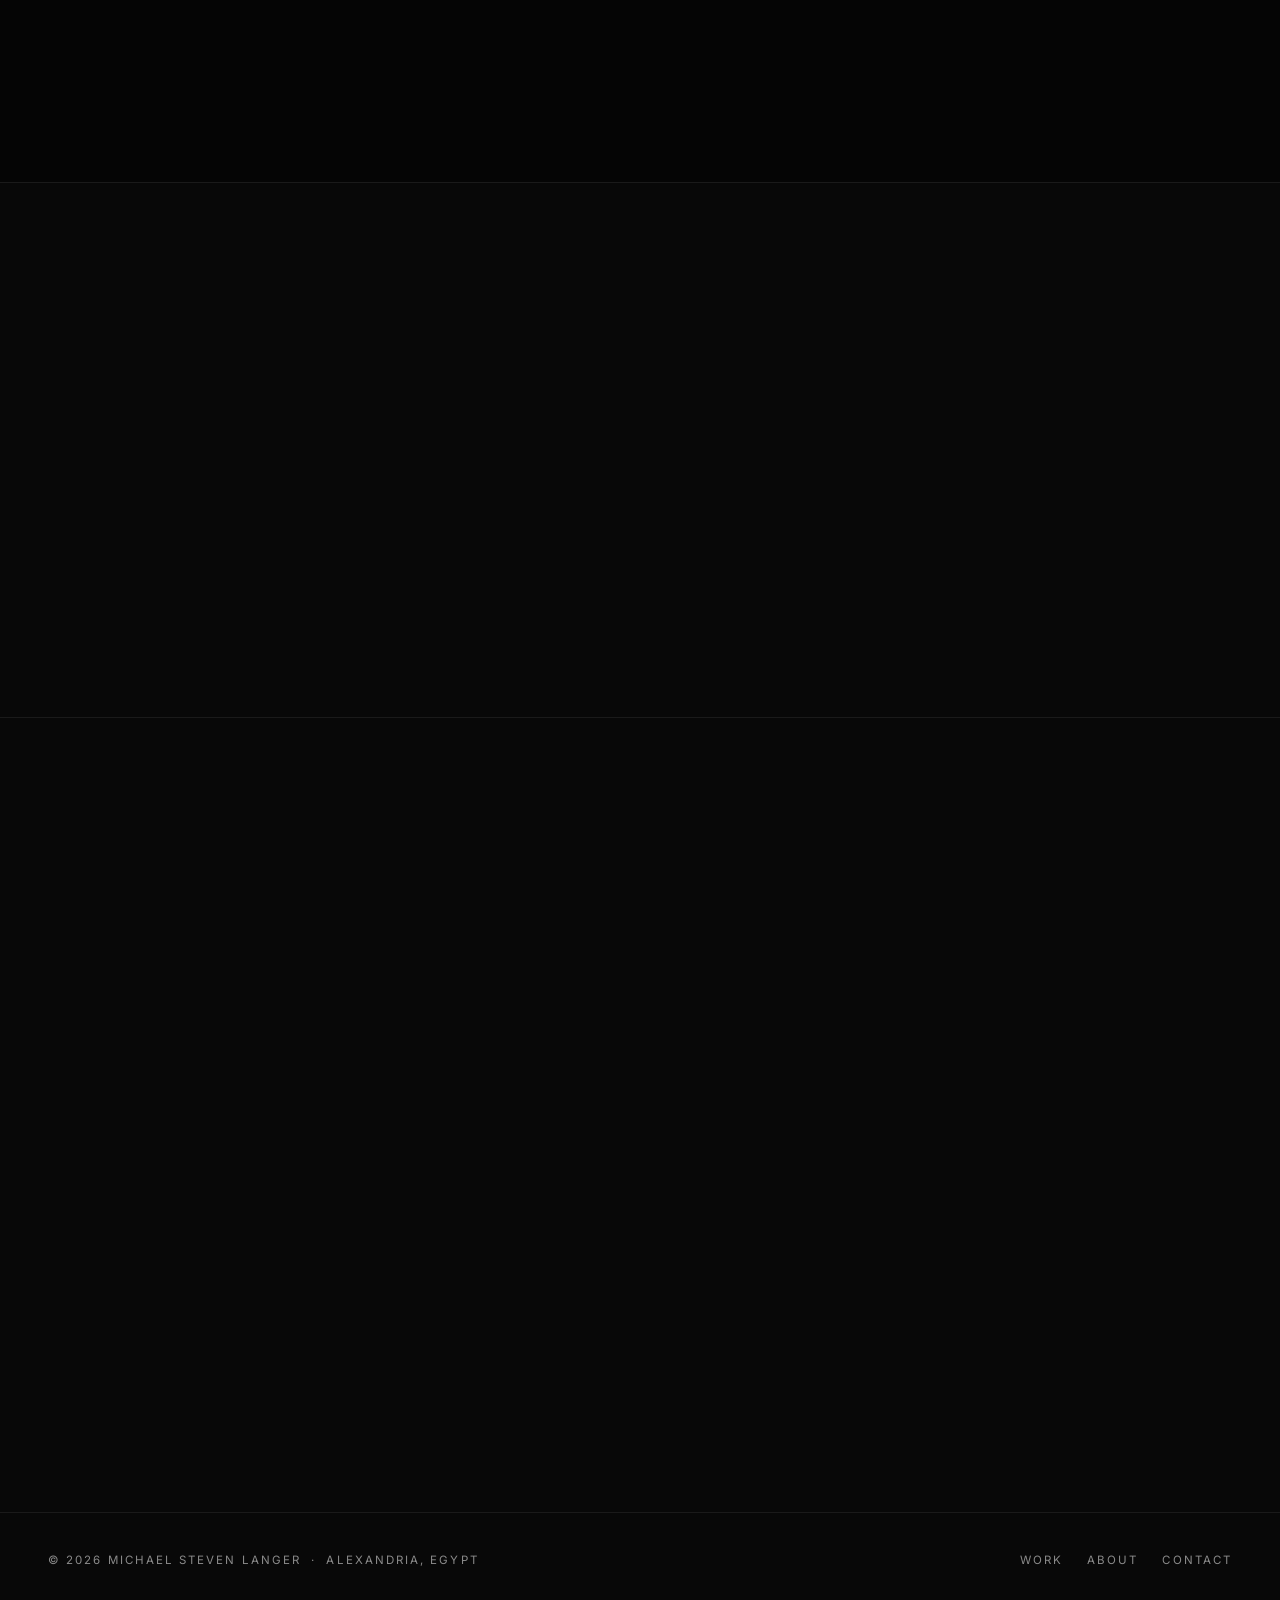
==== commit 33ef64b8: "Use descriptive link text instead of status labels; drop HackerOne link Project cards and the work p" ====
--- a/index.html
+++ b/index.html
@@ -43,8 +43,7 @@
   },
   "sameAs": [
     "https://www.linkedin.com/in/michael-langer-8358492b5/",
-    "https://github.com/oldmanmike518-design",
-    "https://hackerone.com/mikeslanger"
+    "https://github.com/oldmanmike518-design"
   ],
   "knowsAbout": [
     "Sales",
@@ -97,22 +96,28 @@
         <p class="lede fade-in">The work page has a short note on each one: what it is for, my part, and where to see it.</p>
         <div class="card-grid">
           <article class="card fade-in">
-            <span class="status status-public">Public link</span>
             <h3 class="card-name">Prompt Duel</h3>
             <p>A game you play by speaking, against AI opponents and an AI judge. I designed and built it.</p>
-            <a class="project-link" href="/work/#prompt-duel">Read more</a>
+            <p class="card-links">
+              <a class="project-link" href="https://promptduelai.com" target="_blank" rel="noopener noreferrer">Visit Prompt Duel<span class="sr-only"> (opens in a new tab)</span></a>
+              <a class="project-link" href="/work/#prompt-duel">Read more<span class="sr-only"> about Prompt Duel</span></a>
+            </p>
           </article>
           <article class="card fade-in">
-            <span class="status status-public">Public link and code</span>
             <h3 class="card-name">Agent Sandbox</h3>
             <p>A service for testing how autonomous AI agents behave around software they were not built for. I built it.</p>
-            <a class="project-link" href="/work/#agent-sandbox">Read more</a>
+            <p class="card-links">
+              <a class="project-link" href="https://agent-sandbox-xvx2.onrender.com" target="_blank" rel="noopener noreferrer">View project<span class="sr-only">: Agent Sandbox</span><span class="sr-only"> (opens in a new tab)</span></a>
+              <a class="project-link" href="https://github.com/oldmanmike518-design/agent-sandbox" target="_blank" rel="noopener noreferrer">View code<span class="sr-only">: Agent Sandbox</span><span class="sr-only"> (opens in a new tab)</span></a>
+              <a class="project-link" href="/work/#agent-sandbox">Read more<span class="sr-only"> about Agent Sandbox</span></a>
+            </p>
           </article>
           <article class="card fade-in">
-            <span class="status status-private">Internal</span>
             <h3 class="card-name">Swivl</h3>
             <p>I work in sales at Swivl and have built internal tools that support my work there.</p>
-            <a class="project-link" href="/work/#swivl">Read more</a>
+            <p class="card-links">
+              <a class="project-link" href="/work/#swivl">Read more<span class="sr-only"> about Swivl</span></a>
+            </p>
           </article>
         </div>
         <p class="more-link fade-in"><a class="text-link" href="/work/">See all work</a></p>
@@ -145,7 +150,6 @@
         <div class="social-links fade-in">
           <a href="https://www.linkedin.com/in/michael-langer-8358492b5/" target="_blank" rel="noopener noreferrer">LinkedIn<span class="sr-only"> (opens in a new tab)</span></a>
           <a href="https://github.com/oldmanmike518-design" target="_blank" rel="noopener noreferrer">GitHub<span class="sr-only"> (opens in a new tab)</span></a>
-          <a href="https://hackerone.com/mikeslanger" target="_blank" rel="noopener noreferrer">HackerOne<span class="sr-only"> (opens in a new tab)</span></a>
         </div>
       </div>
     </section>
--- a/assets/css/site.css
+++ b/assets/css/site.css
@@ -268,28 +268,6 @@
 }
 .project-link:hover { color: var(--text); }
 
-/* STATUS LABELS */
-.status {
-  display: inline-flex;
-  align-items: center;
-  gap: 8px;
-  margin-bottom: 14px;
-  color: var(--gray);
-  font-size: 0.66rem;
-  letter-spacing: 0.22em;
-  text-transform: uppercase;
-}
-.status::before {
-  content: '';
-  width: 6px;
-  height: 6px;
-  border-radius: 50%;
-  border: 1px solid currentColor;
-}
-.status-public { color: var(--text); }
-.status-public::before { background: var(--red-bright); border-color: var(--red-bright); }
-.status-private { color: var(--gray); }
-
 /* CARDS (home page featured work) */
 .card-grid {
   display: grid;
@@ -332,7 +310,12 @@
   font-size: 0.92rem;
   line-height: 1.75;
 }
-.card .project-link { margin-top: auto; align-self: flex-start; }
+.card .card-links {
+  display: flex;
+  flex-wrap: wrap;
+  gap: 4px 22px;
+  margin: auto 0 0;
+}
 
 /* PROJECTS (work page) */
 .project {
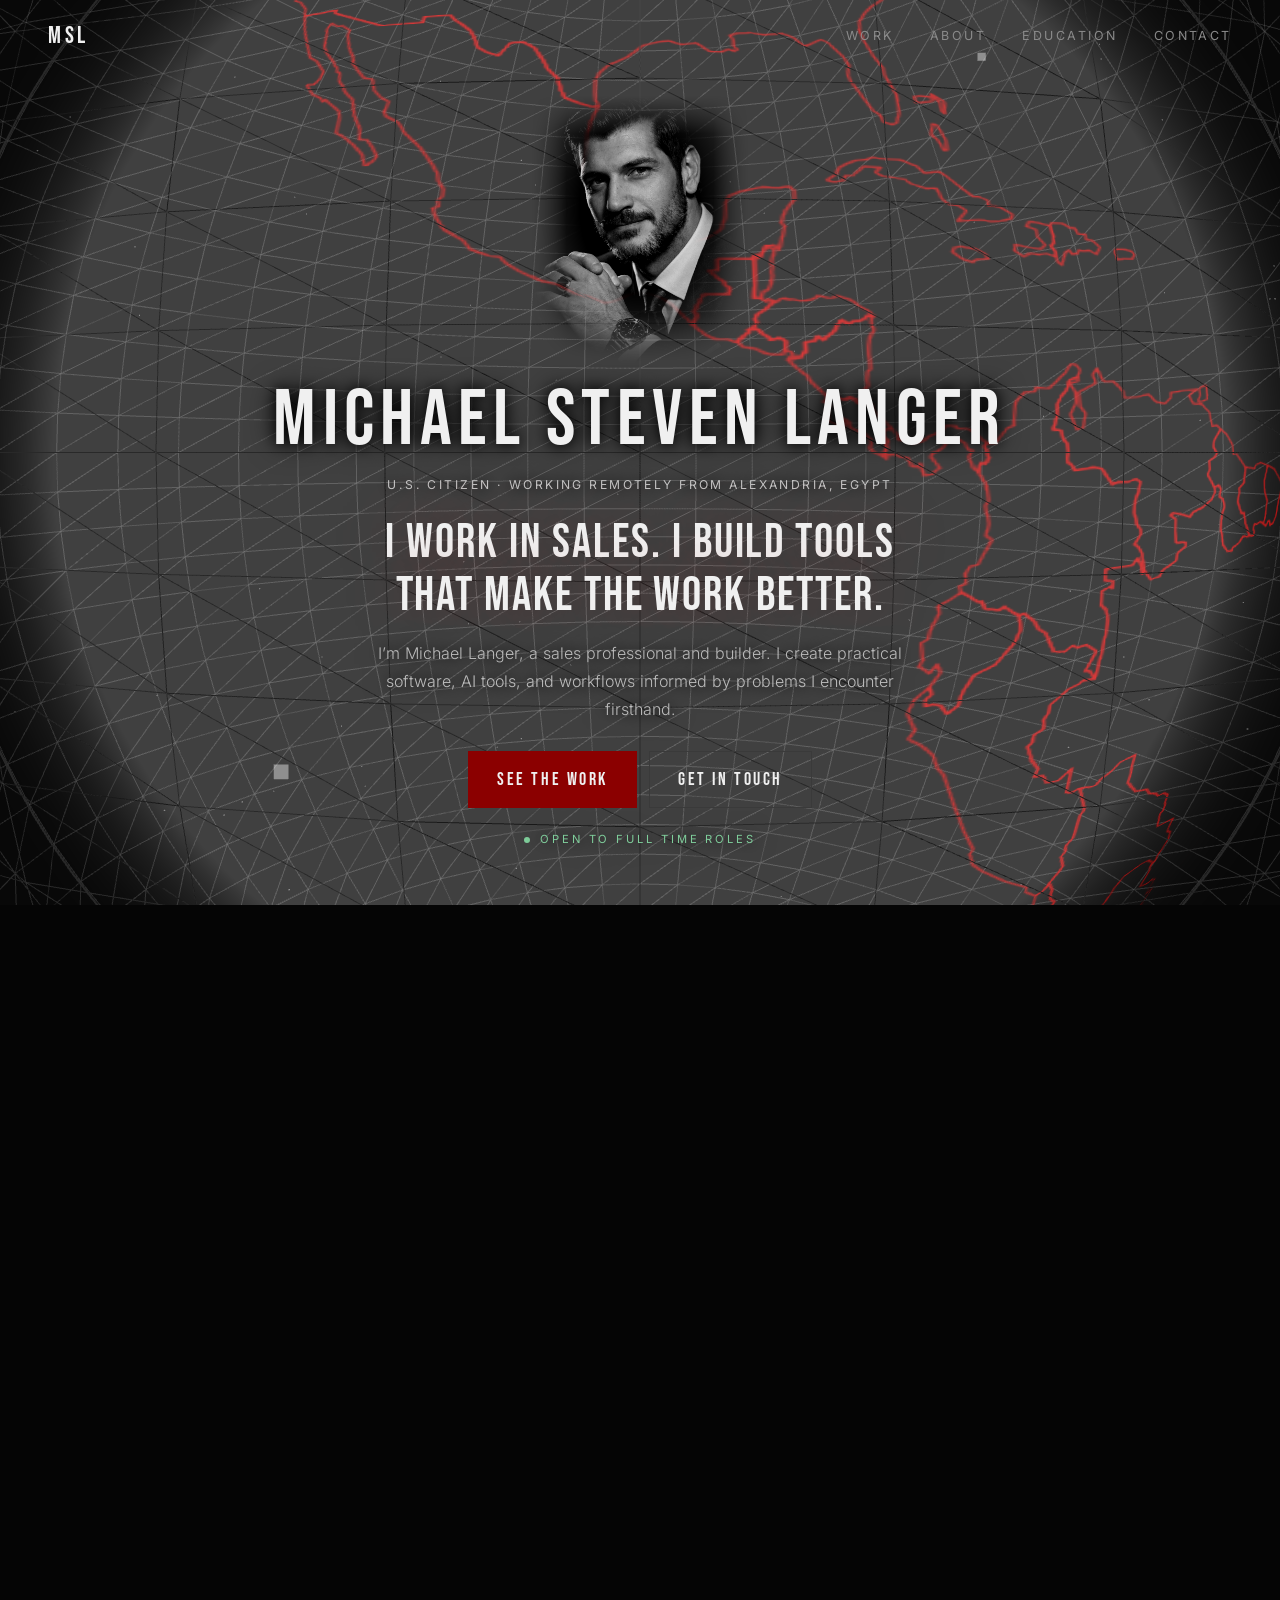
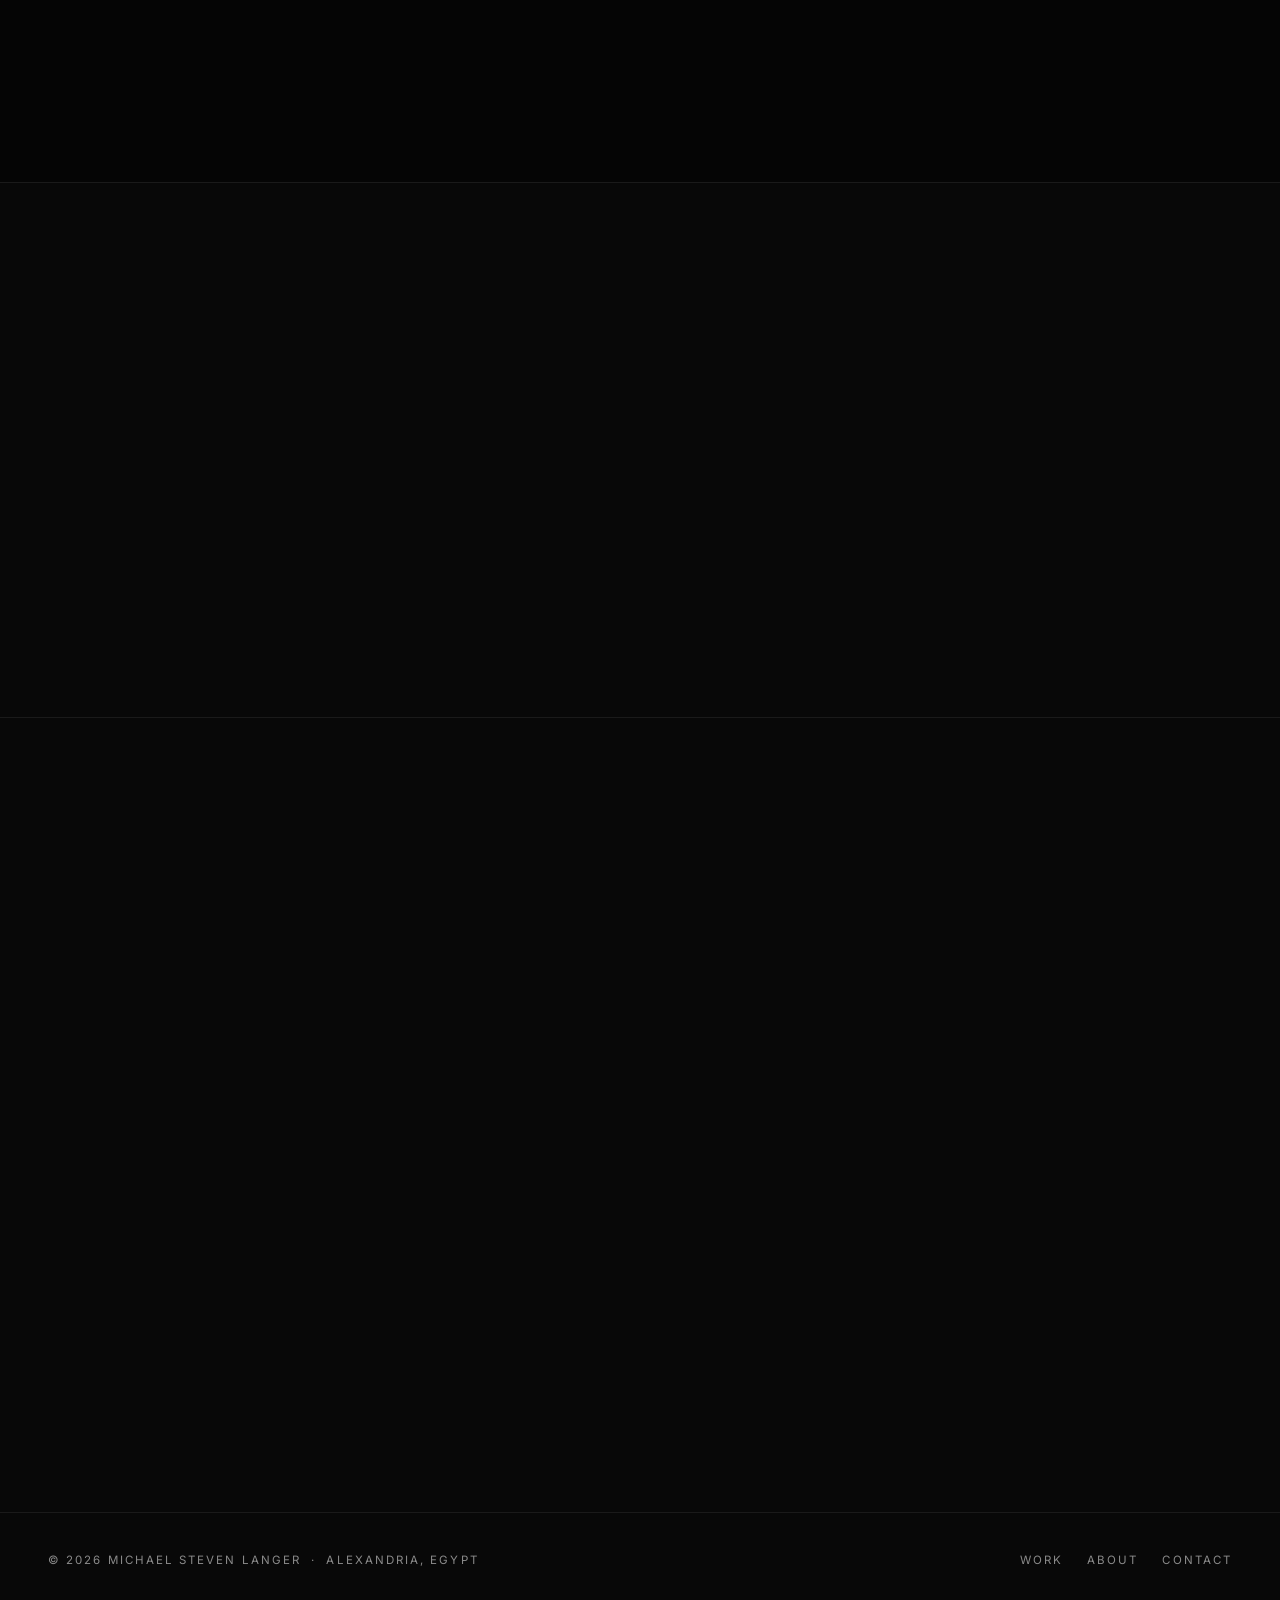
==== commit 5e515b3e: "Add education landing page and embedded educator survey - /education/ introduces the survey and stat" ====
--- a/index.html
+++ b/index.html
@@ -63,6 +63,7 @@
       <ul class="nav-links">
         <li><a href="/work/">Work</a></li>
         <li><a href="/about/">About</a></li>
+        <li><a href="/education/">Education</a></li>
         <li><a href="/#contact">Contact</a></li>
       </ul>
     </nav>
--- a/assets/css/site.css
+++ b/assets/css/site.css
@@ -502,6 +502,13 @@
   .site-footer { flex-direction: column; align-items: flex-start; }
 }
 
+/* Very narrow phones: four header links still fit on one line. */
+@media (max-width: 400px) {
+  .nav-logo { font-size: 1.2rem; }
+  .nav-links { gap: 12px; }
+  .nav-links a { font-size: 0.66rem; letter-spacing: 0.08em; }
+}
+
 @media (prefers-reduced-motion: reduce) {
   html { scroll-behavior: auto; }
   *, *::before, *::after {
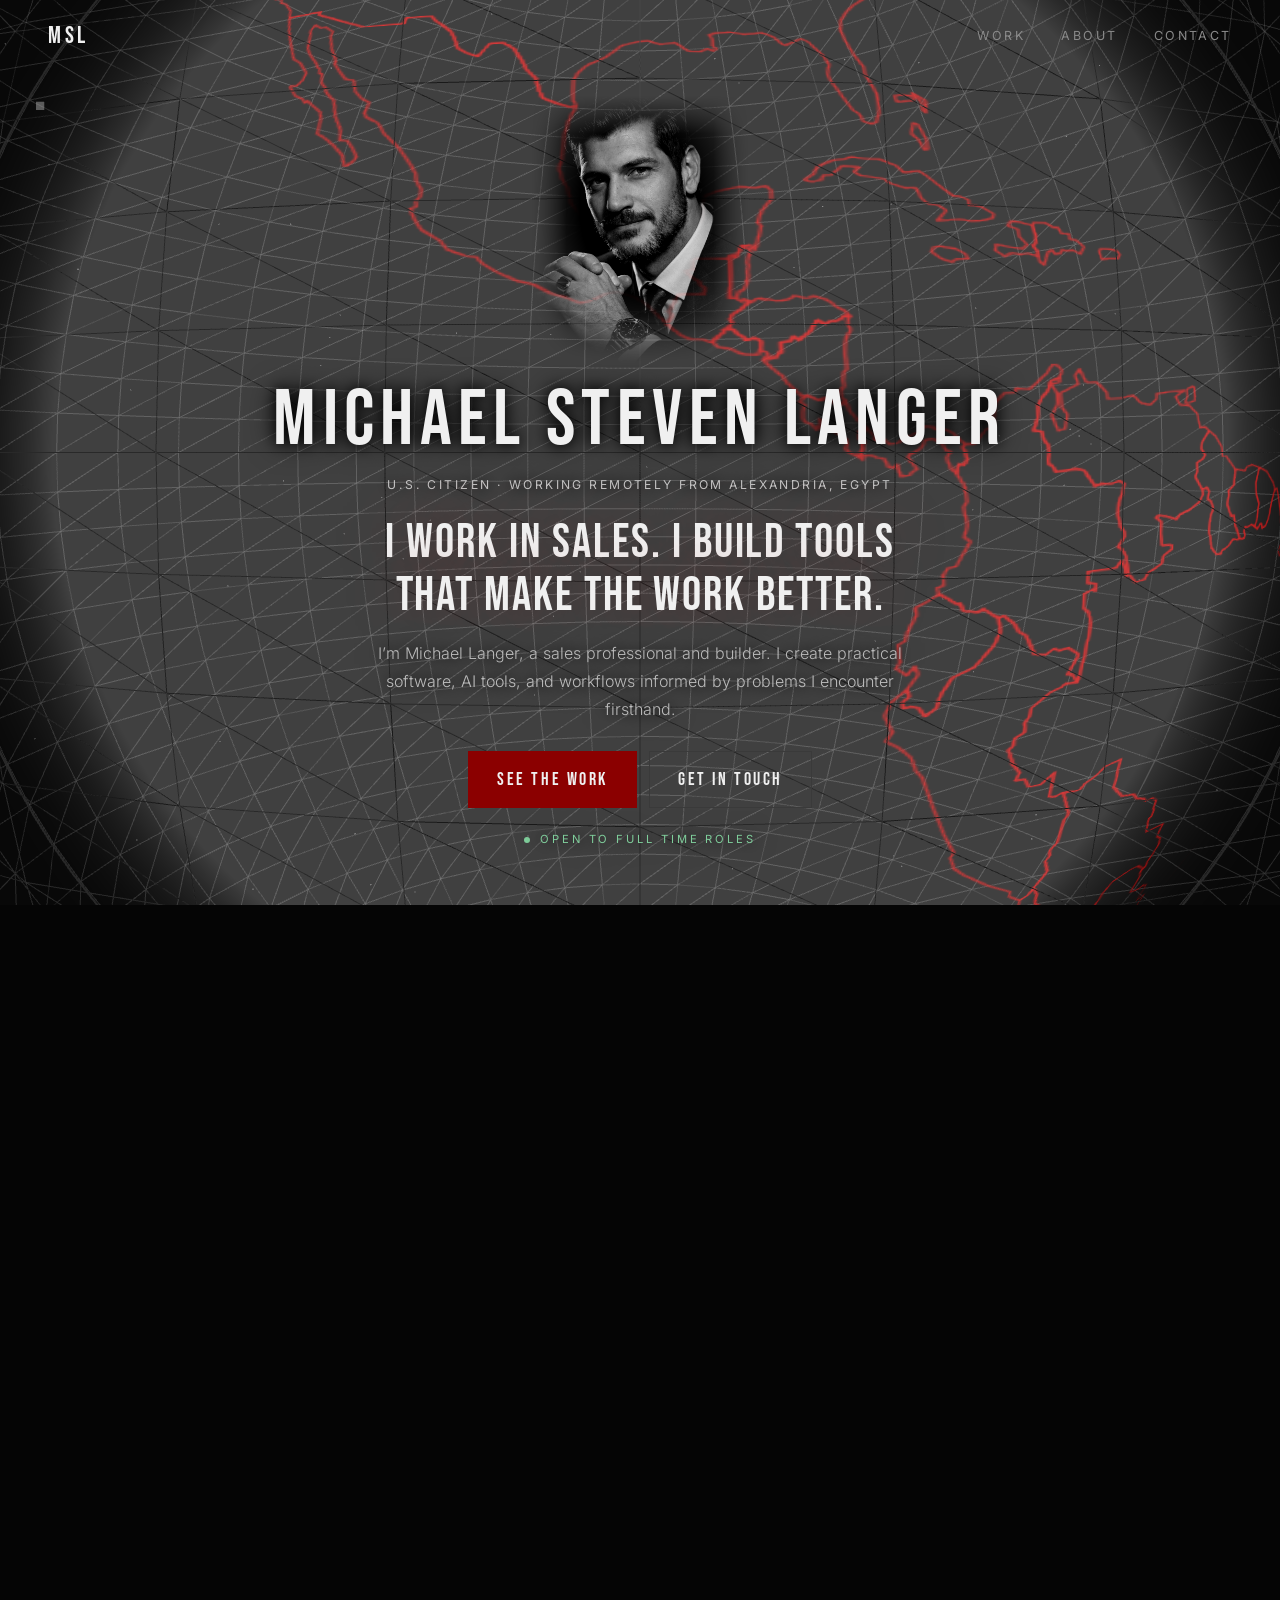
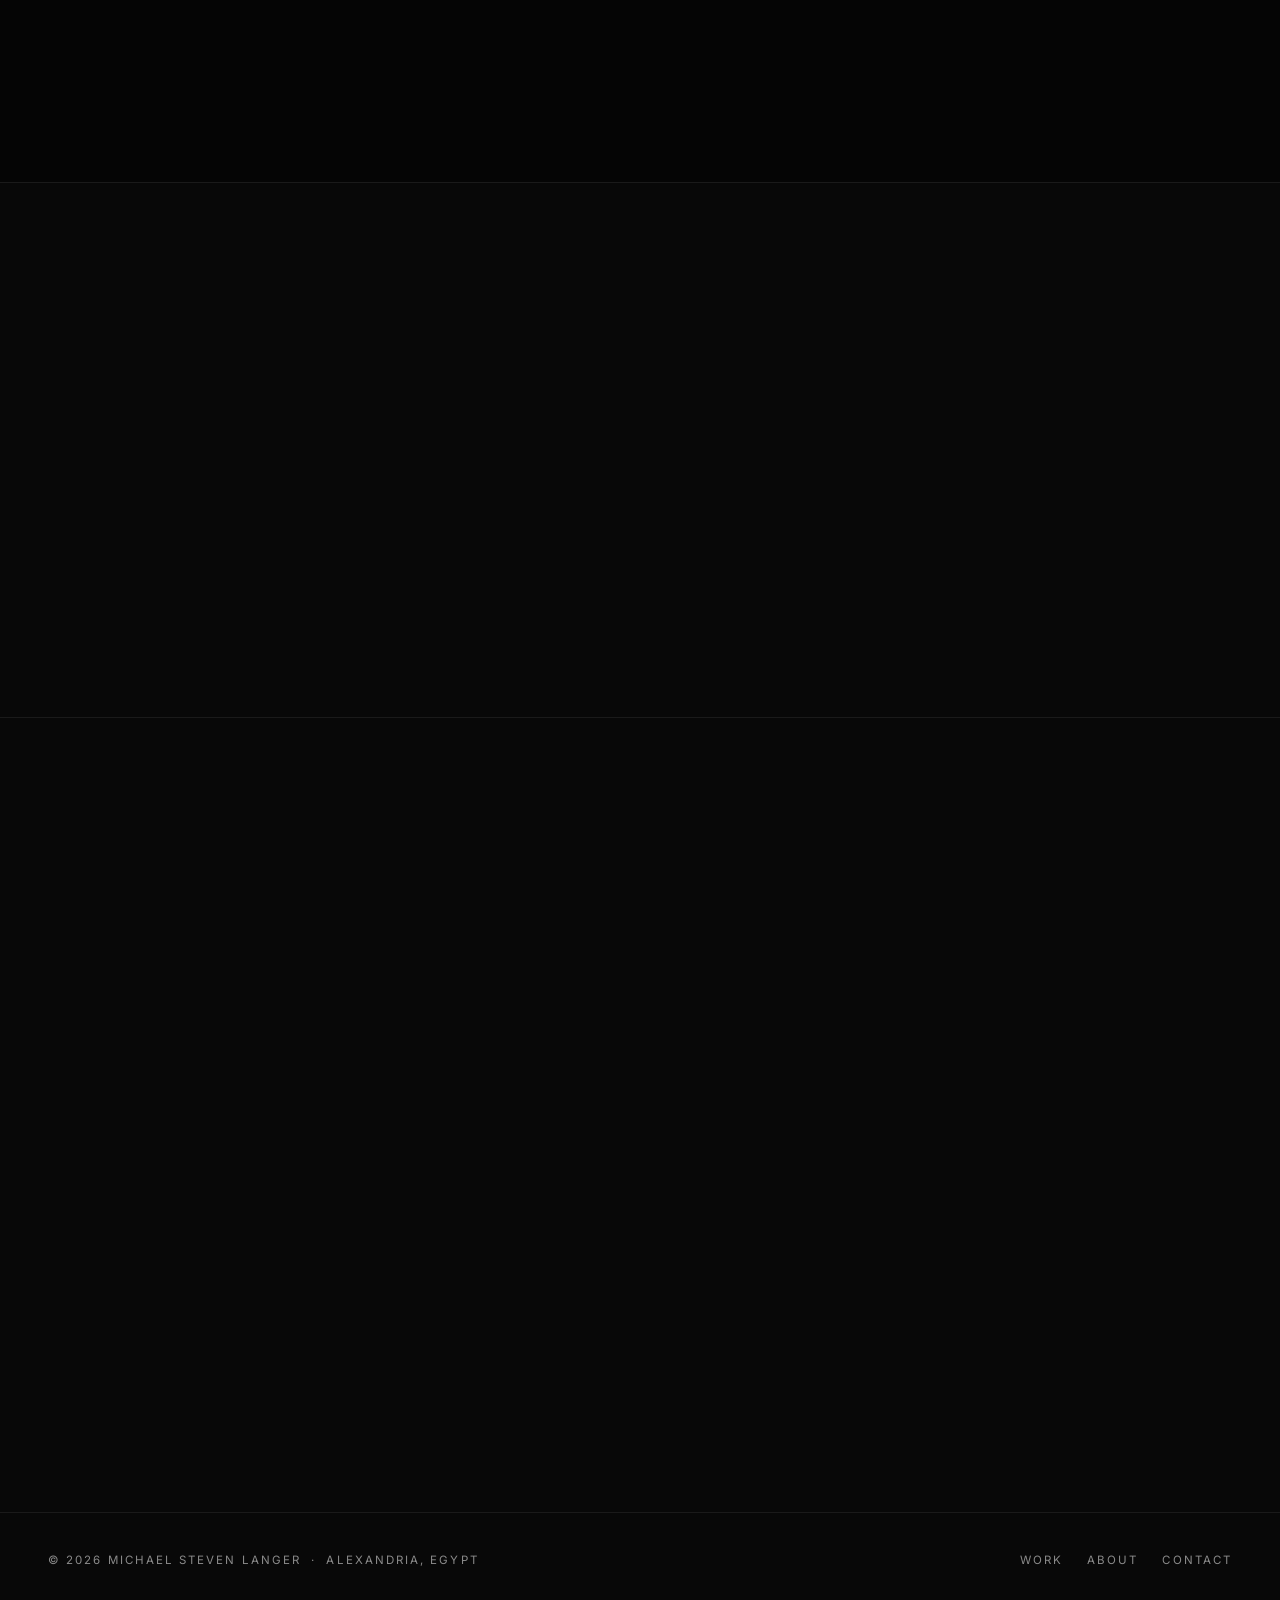
==== commit 26763328: "Merge pull request #1 from oldmanmike518-design/claude/inspiring-hypatia-8xd3lp Restructure site int" ====
--- a/index.html
+++ b/index.html
@@ -63,7 +63,6 @@
       <ul class="nav-links">
         <li><a href="/work/">Work</a></li>
         <li><a href="/about/">About</a></li>
-        <li><a href="/education/">Education</a></li>
         <li><a href="/#contact">Contact</a></li>
       </ul>
     </nav>
--- a/assets/css/site.css
+++ b/assets/css/site.css
@@ -502,13 +502,6 @@
   .site-footer { flex-direction: column; align-items: flex-start; }
 }
 
-/* Very narrow phones: four header links still fit on one line. */
-@media (max-width: 400px) {
-  .nav-logo { font-size: 1.2rem; }
-  .nav-links { gap: 12px; }
-  .nav-links a { font-size: 0.66rem; letter-spacing: 0.08em; }
-}
-
 @media (prefers-reduced-motion: reduce) {
   html { scroll-behavior: auto; }
   *, *::before, *::after {
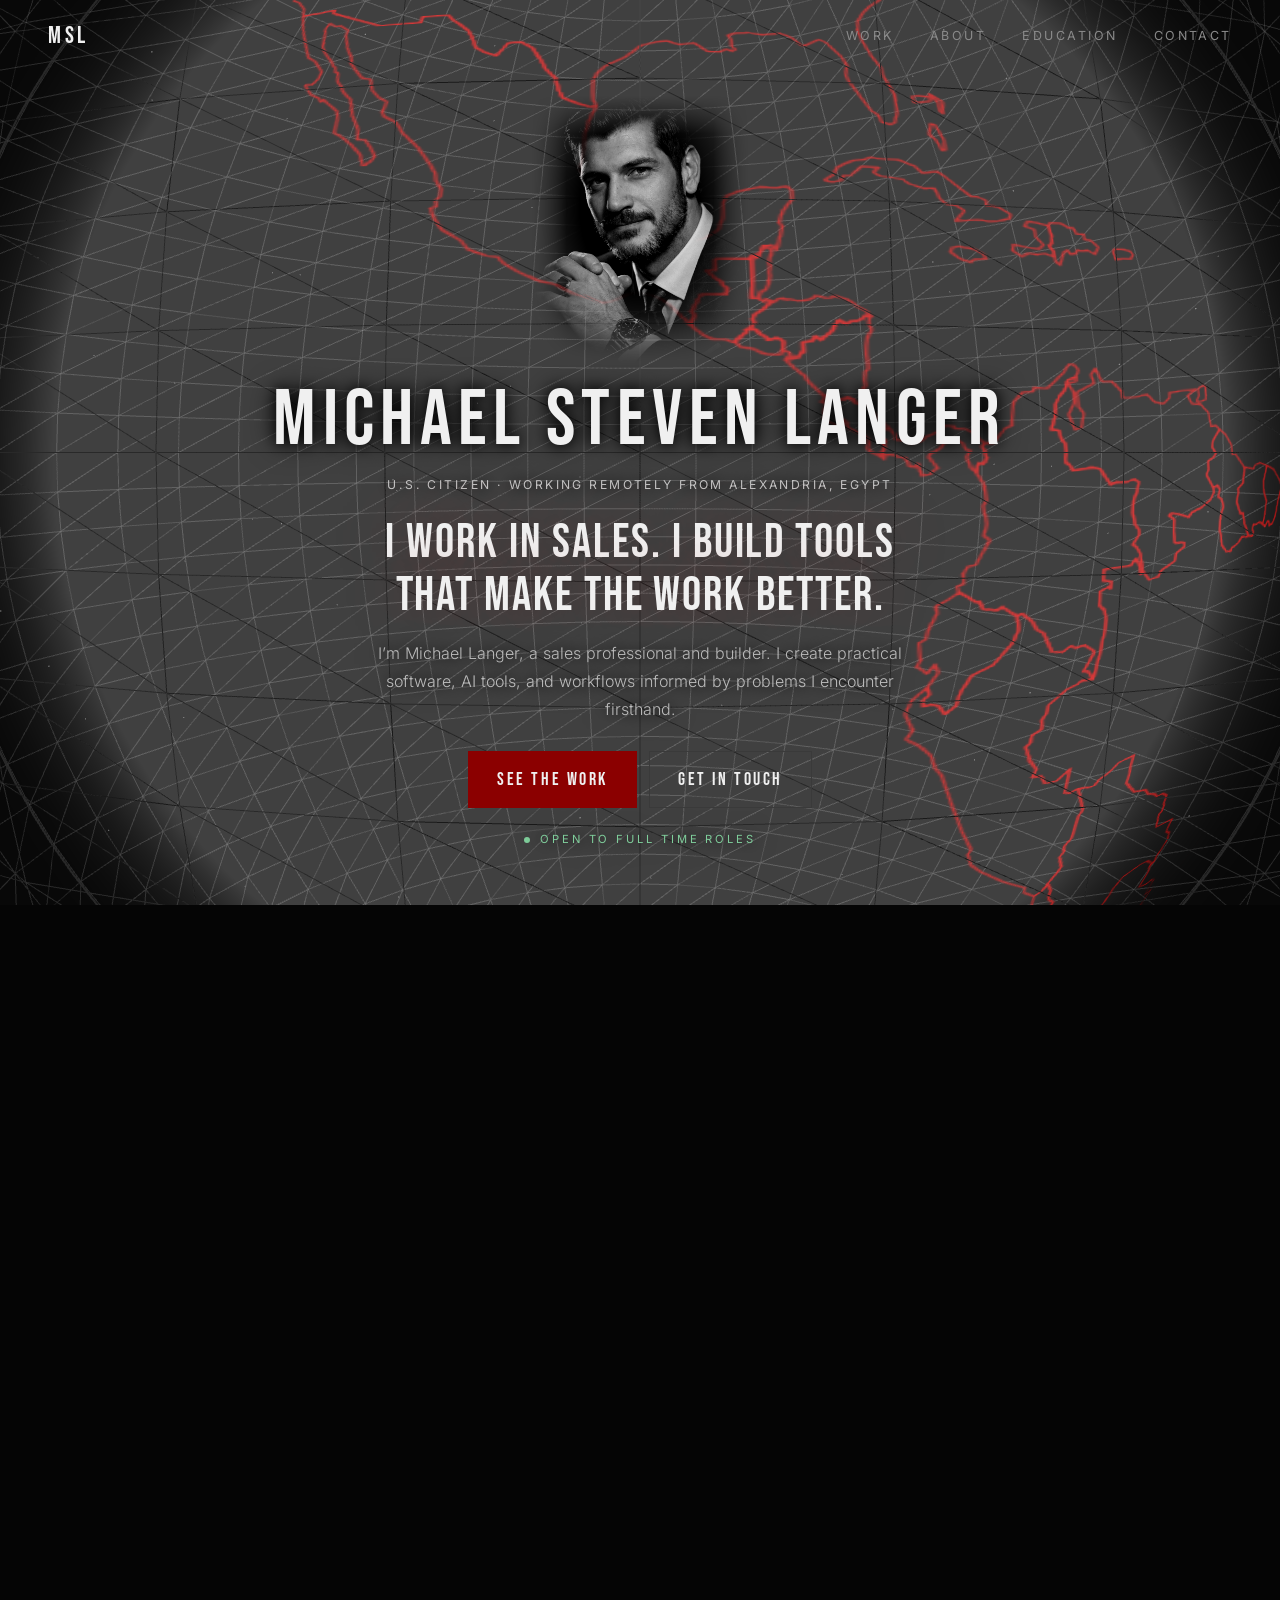
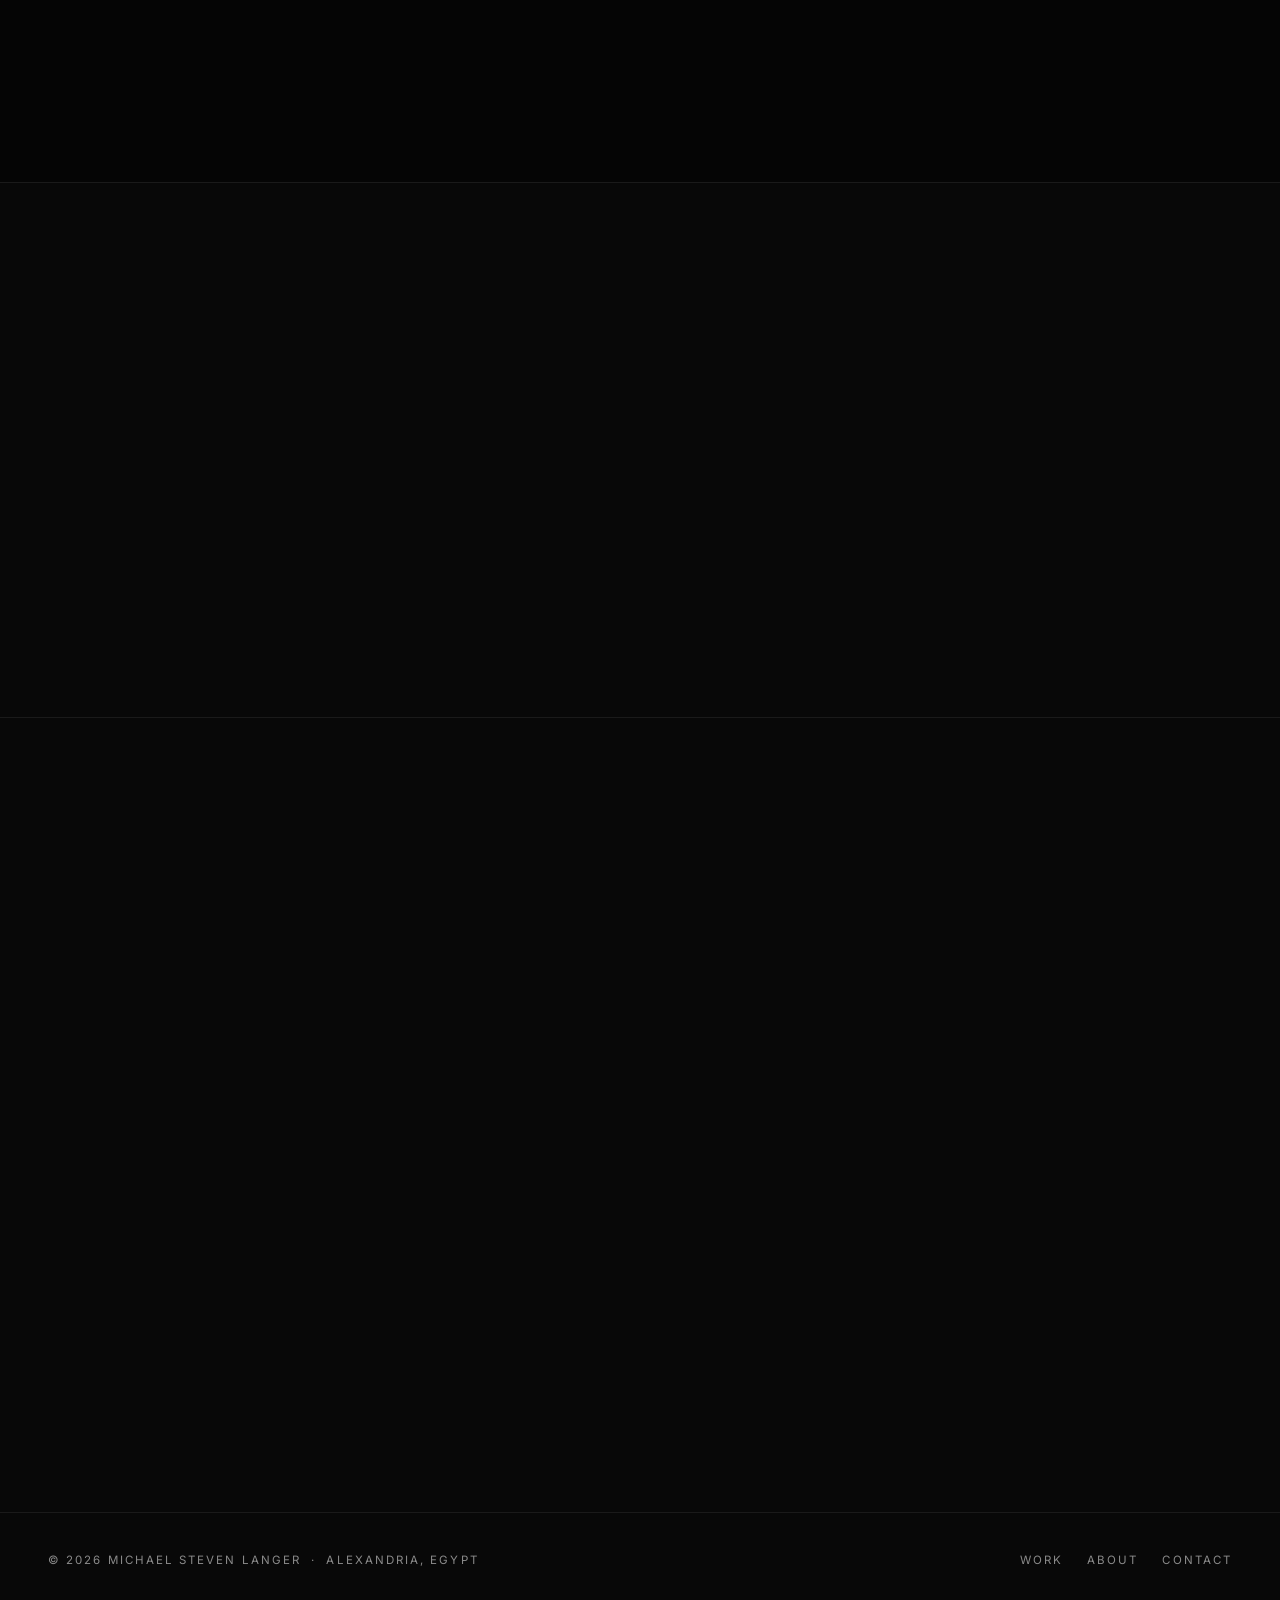
==== commit 5e9c283c: "Merge pull request #2 from oldmanmike518-design/claude/education-survey-page Add /education/ and the" ====
--- a/index.html
+++ b/index.html
@@ -63,6 +63,7 @@
       <ul class="nav-links">
         <li><a href="/work/">Work</a></li>
         <li><a href="/about/">About</a></li>
+        <li><a href="/education/">Education</a></li>
         <li><a href="/#contact">Contact</a></li>
       </ul>
     </nav>
--- a/assets/css/site.css
+++ b/assets/css/site.css
@@ -502,6 +502,13 @@
   .site-footer { flex-direction: column; align-items: flex-start; }
 }
 
+/* Very narrow phones: four header links still fit on one line. */
+@media (max-width: 400px) {
+  .nav-logo { font-size: 1.2rem; }
+  .nav-links { gap: 12px; }
+  .nav-links a { font-size: 0.66rem; letter-spacing: 0.08em; }
+}
+
 @media (prefers-reduced-motion: reduce) {
   html { scroll-behavior: auto; }
   *, *::before, *::after {
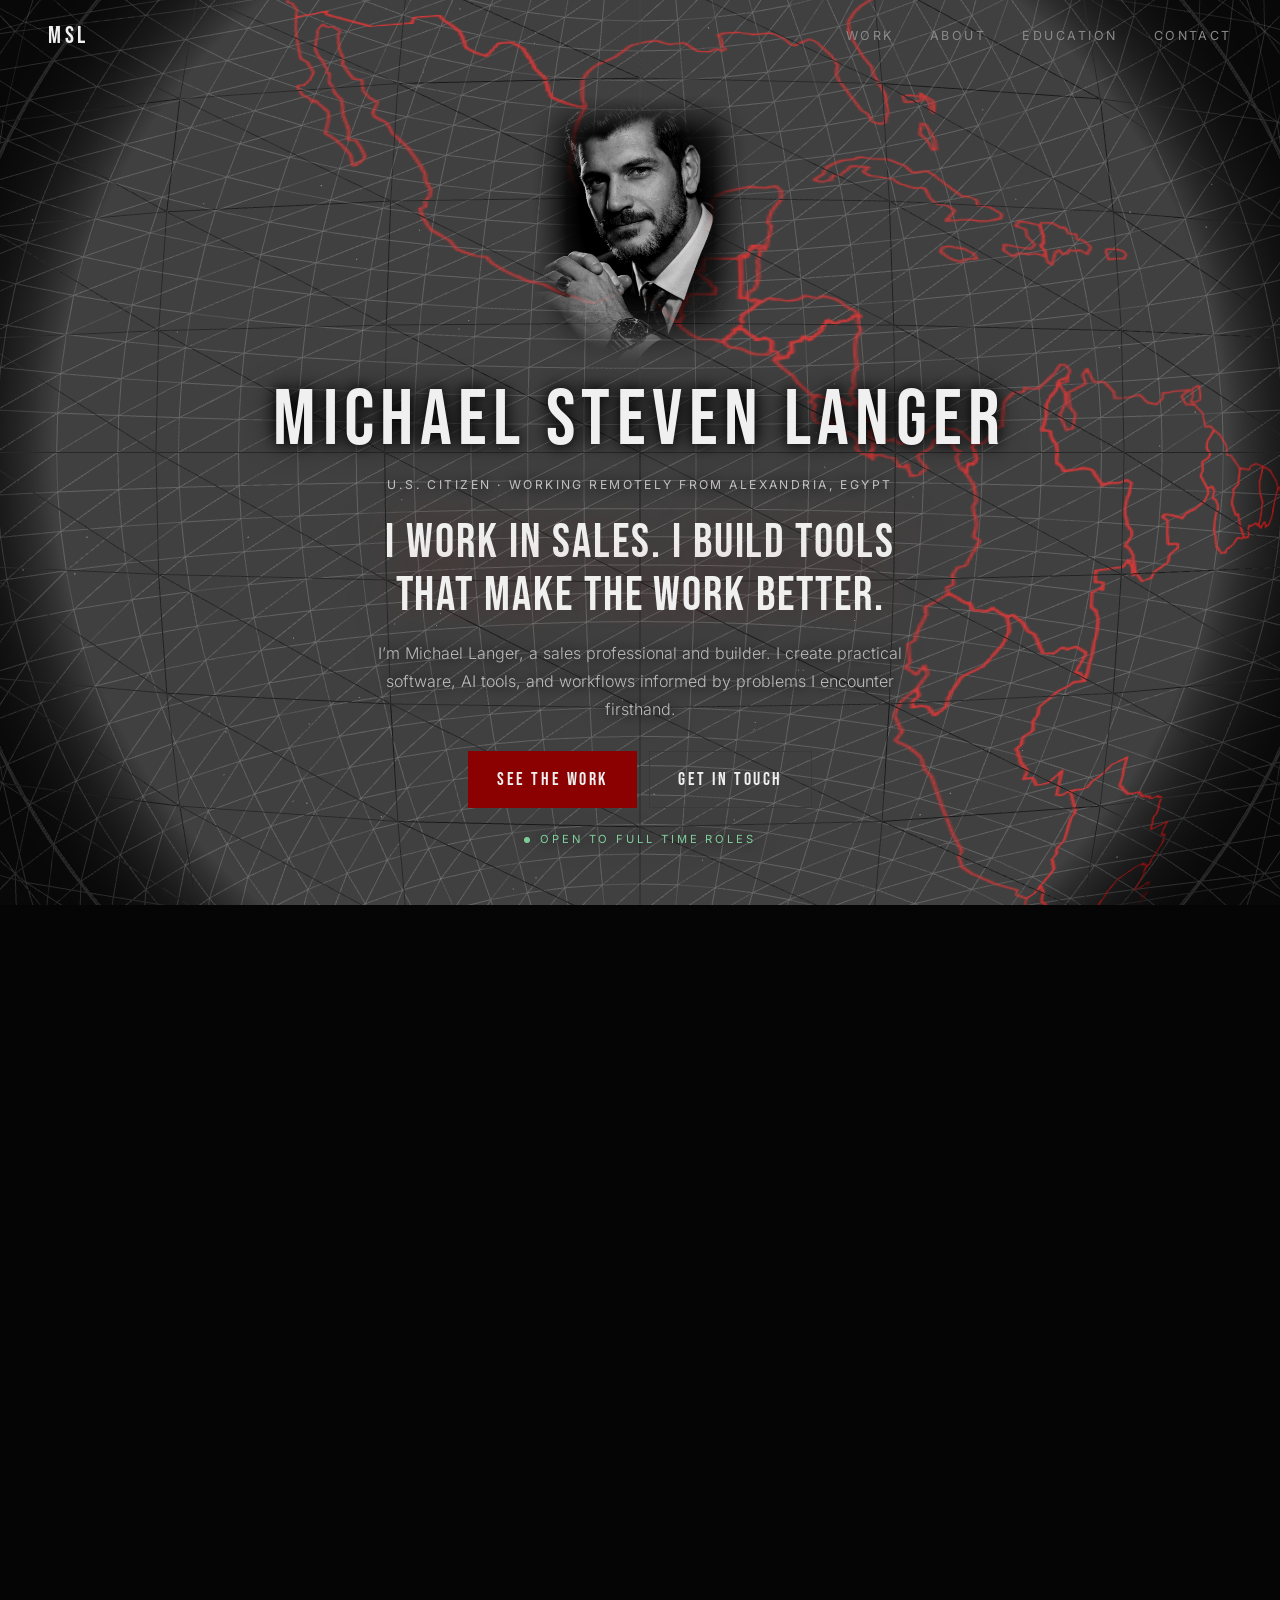
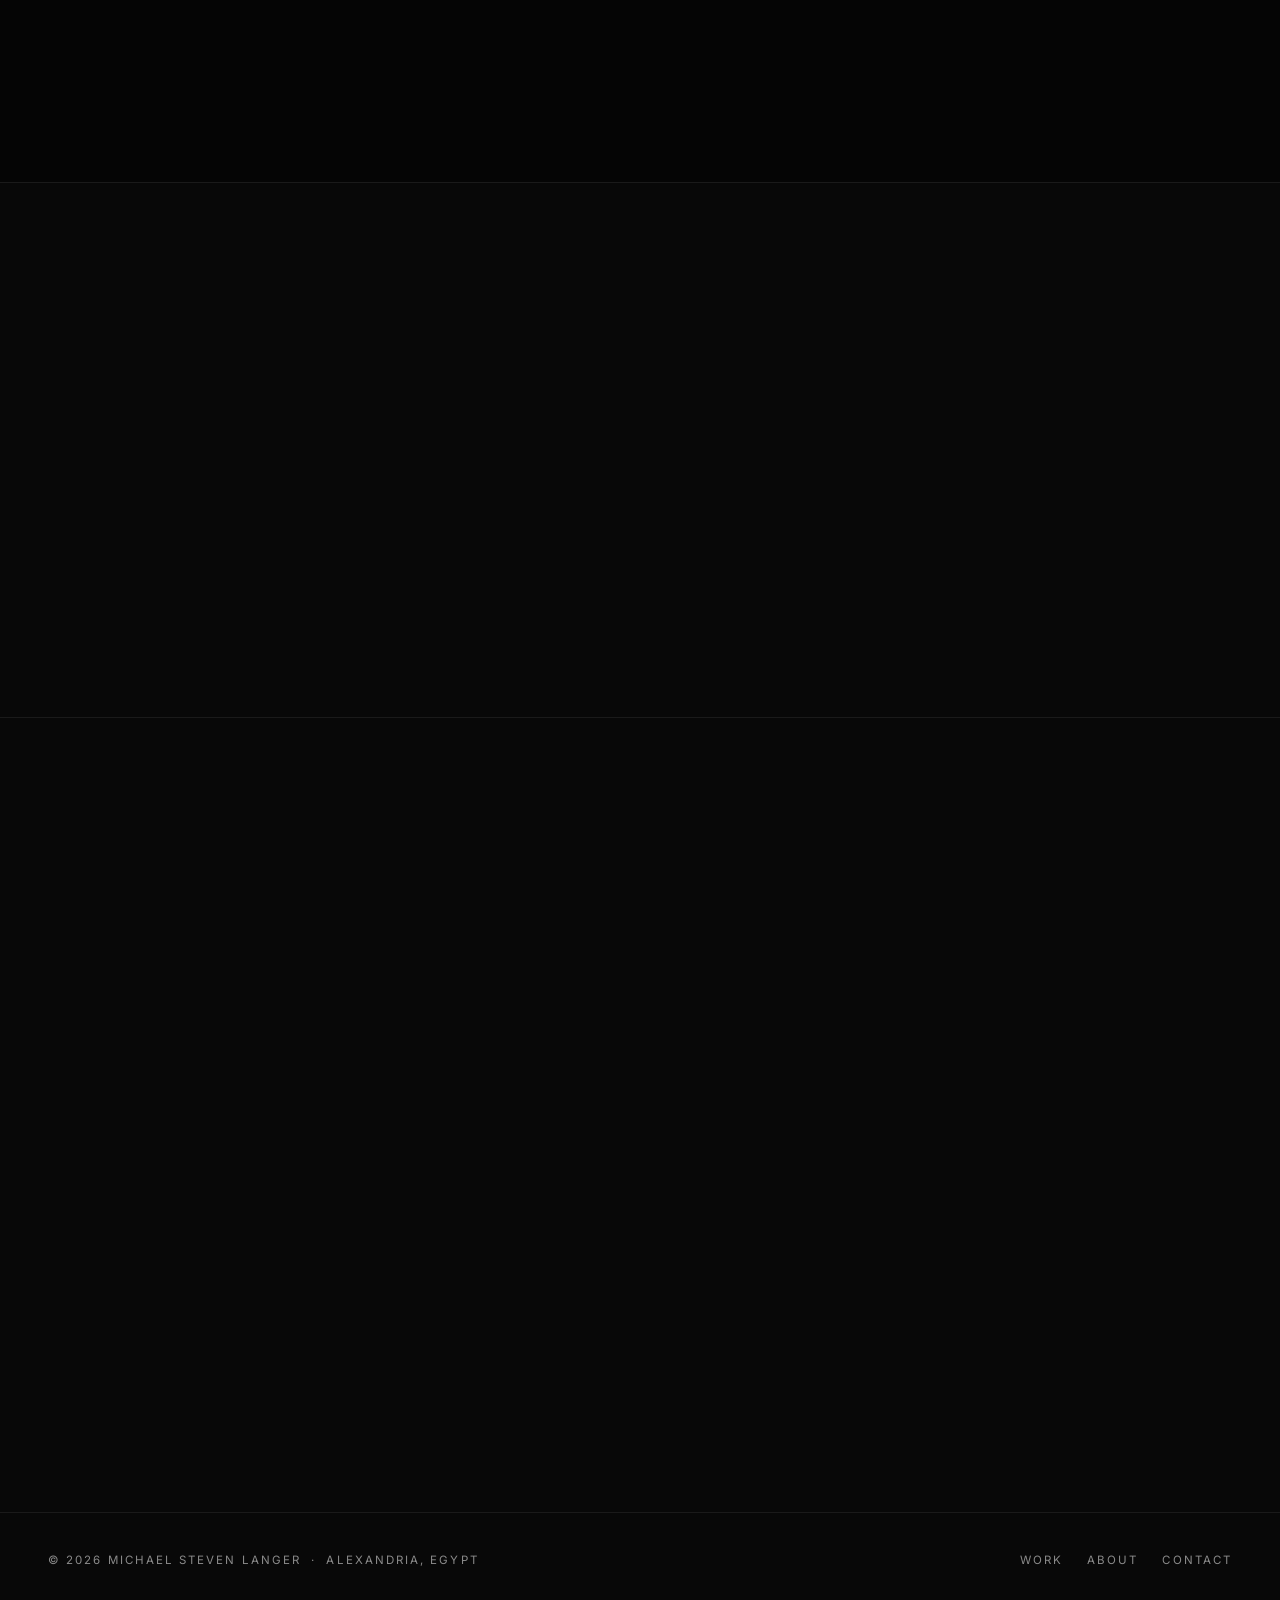
==== commit 9c46a036: "Add case studies for Prompt Duel and Agent Sandbox and prepare form invitations Rewrite the Prompt D" ====
--- a/index.html
+++ b/index.html
@@ -94,7 +94,7 @@
         <span class="section-label fade-in">Selected work</span>
         <h2 class="section-title fade-in" id="work-title">Three places to start.</h2>
         <div class="divider fade-in"></div>
-        <p class="lede fade-in">The work page has a short note on each one: what it is for, my part, and where to see it.</p>
+        <p class="lede fade-in">The work page has more on each one: what it does, my part, and what you can check.</p>
         <div class="card-grid">
           <article class="card fade-in">
             <h3 class="card-name">Prompt Duel</h3>
@@ -148,6 +148,10 @@
           <p id="contact-email-fallback" class="contact-fallback">Email: michael at mikeslanger dot com</p>
         </div>
         <p class="contact-actions fade-in"><a class="btn btn-primary" href="https://calendly.com/mikeslanger/7min" target="_blank" rel="noopener noreferrer">Book a call<span class="sr-only"> (opens in a new tab)</span></a></p>
+        <div class="invite fade-in" id="inquiry-invite" hidden>
+          <p class="invite-text">Have a workflow that wastes time, a tool you wish existed, or a project to discuss? A short form gives me the context to reply.</p>
+          <a class="btn btn-ghost" target="_blank" rel="noopener noreferrer">Tell me about your project<span class="sr-only"> (opens in a new tab)</span></a>
+        </div>
         <div class="social-links fade-in">
           <a href="https://www.linkedin.com/in/michael-langer-8358492b5/" target="_blank" rel="noopener noreferrer">LinkedIn<span class="sr-only"> (opens in a new tab)</span></a>
           <a href="https://github.com/oldmanmike518-design" target="_blank" rel="noopener noreferrer">GitHub<span class="sr-only"> (opens in a new tab)</span></a>
--- a/assets/css/site.css
+++ b/assets/css/site.css
@@ -374,6 +374,32 @@
   gap: 4px 24px;
   margin-top: 6px;
 }
+.project-kind {
+  margin-bottom: 28px;
+  color: var(--gray);
+  font-size: 0.76rem;
+  letter-spacing: 0.16em;
+  text-transform: uppercase;
+}
+/* Case studies run longer than the poster, so the text starts at the top. */
+.project.case .project-body { align-self: start; }
+
+/* INVITATIONS to a Tally form. They stay hidden until the form is published. */
+.invite { margin-top: 36px; }
+.invite-text {
+  max-width: 46ch;
+  margin: 0 auto 16px;
+  color: var(--text-muted);
+  font-size: 0.96rem;
+  line-height: 1.75;
+  text-wrap: pretty;
+}
+.project-body .invite {
+  margin-top: 32px;
+  padding-top: 24px;
+  border-top: 1px solid var(--border-subtle);
+}
+.project-body .invite-text { max-width: var(--measure); margin-left: 0; }
 
 
 .more-link { margin-top: 36px; }
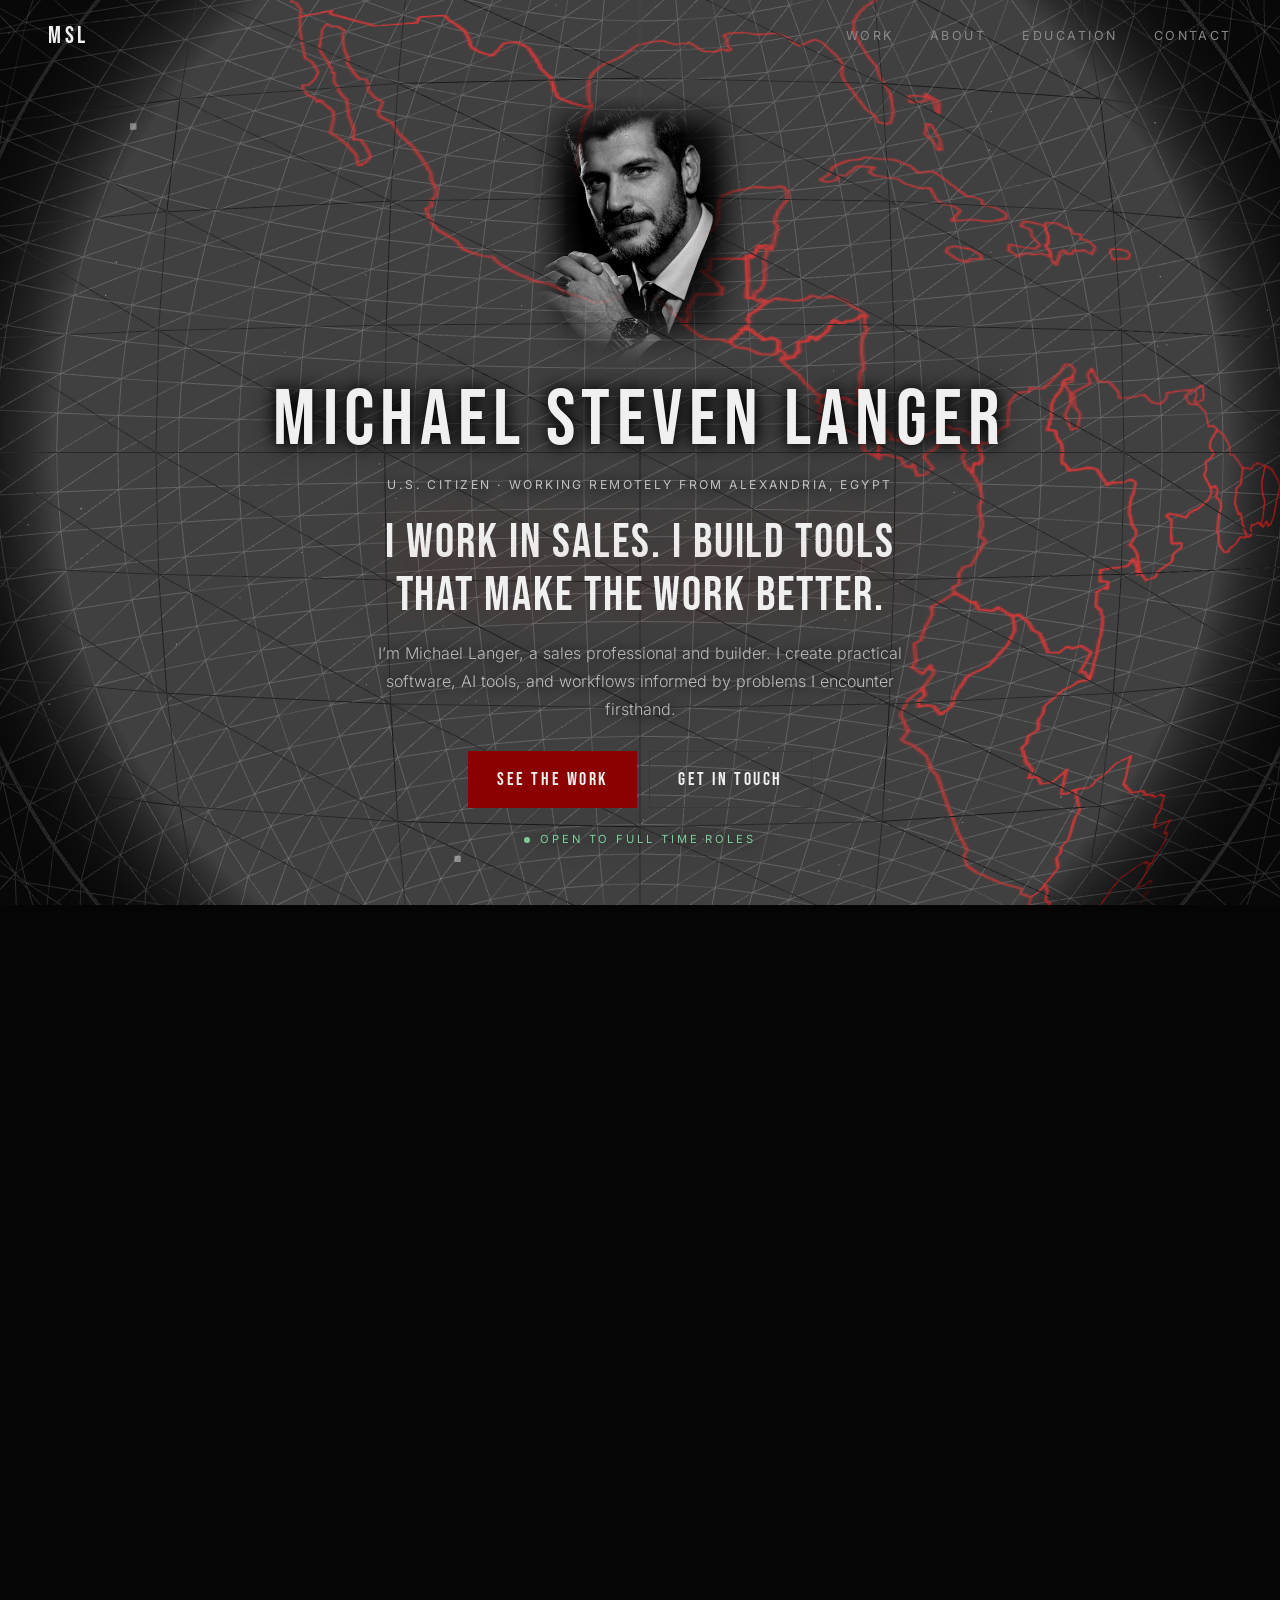
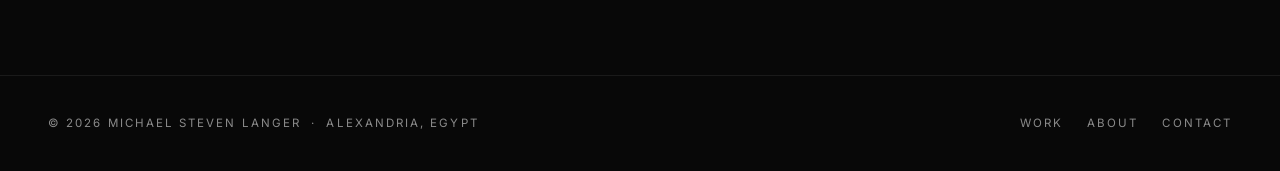
==== commit 98346354: "Tighten the case studies and turn on both form invitations Shorten the Prompt Duel and Agent Sandbox" ====
--- a/index.html
+++ b/index.html
@@ -148,9 +148,9 @@
           <p id="contact-email-fallback" class="contact-fallback">Email: michael at mikeslanger dot com</p>
         </div>
         <p class="contact-actions fade-in"><a class="btn btn-primary" href="https://calendly.com/mikeslanger/7min" target="_blank" rel="noopener noreferrer">Book a call<span class="sr-only"> (opens in a new tab)</span></a></p>
-        <div class="invite fade-in" id="inquiry-invite" hidden>
+        <div class="invite fade-in" id="inquiry-invite">
           <p class="invite-text">Have a workflow that wastes time, a tool you wish existed, or a project to discuss? A short form gives me the context to reply.</p>
-          <a class="btn btn-ghost" target="_blank" rel="noopener noreferrer">Tell me about your project<span class="sr-only"> (opens in a new tab)</span></a>
+          <a class="btn btn-ghost" href="https://tally.so/r/Z99pLv" target="_blank" rel="noopener noreferrer">Tell me about your project<span class="sr-only"> (opens in a new tab)</span></a>
         </div>
         <div class="social-links fade-in">
           <a href="https://www.linkedin.com/in/michael-langer-8358492b5/" target="_blank" rel="noopener noreferrer">LinkedIn<span class="sr-only"> (opens in a new tab)</span></a>
--- a/assets/css/site.css
+++ b/assets/css/site.css
@@ -384,7 +384,7 @@
 /* Case studies run longer than the poster, so the text starts at the top. */
 .project.case .project-body { align-self: start; }
 
-/* INVITATIONS to a Tally form. They stay hidden until the form is published. */
+/* INVITATIONS that link to a Tally form */
 .invite { margin-top: 36px; }
 .invite-text {
   max-width: 46ch;
